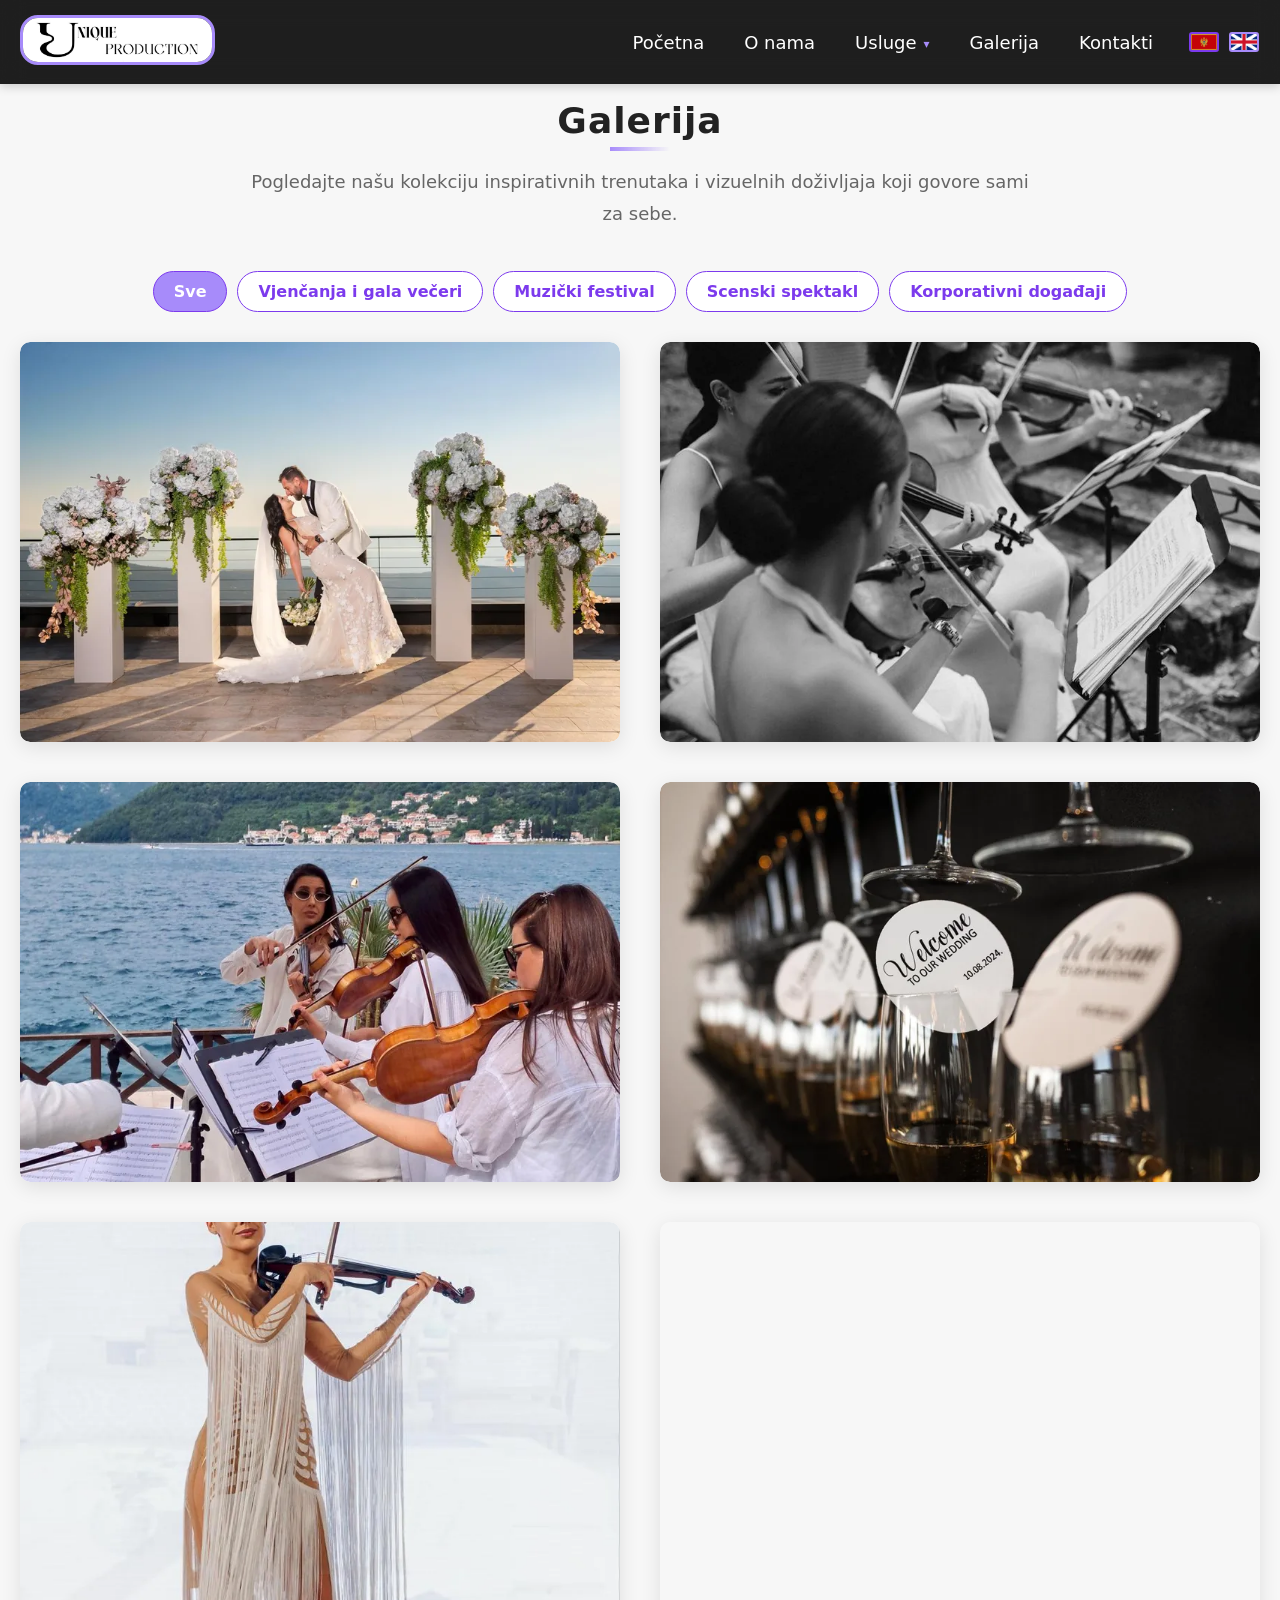
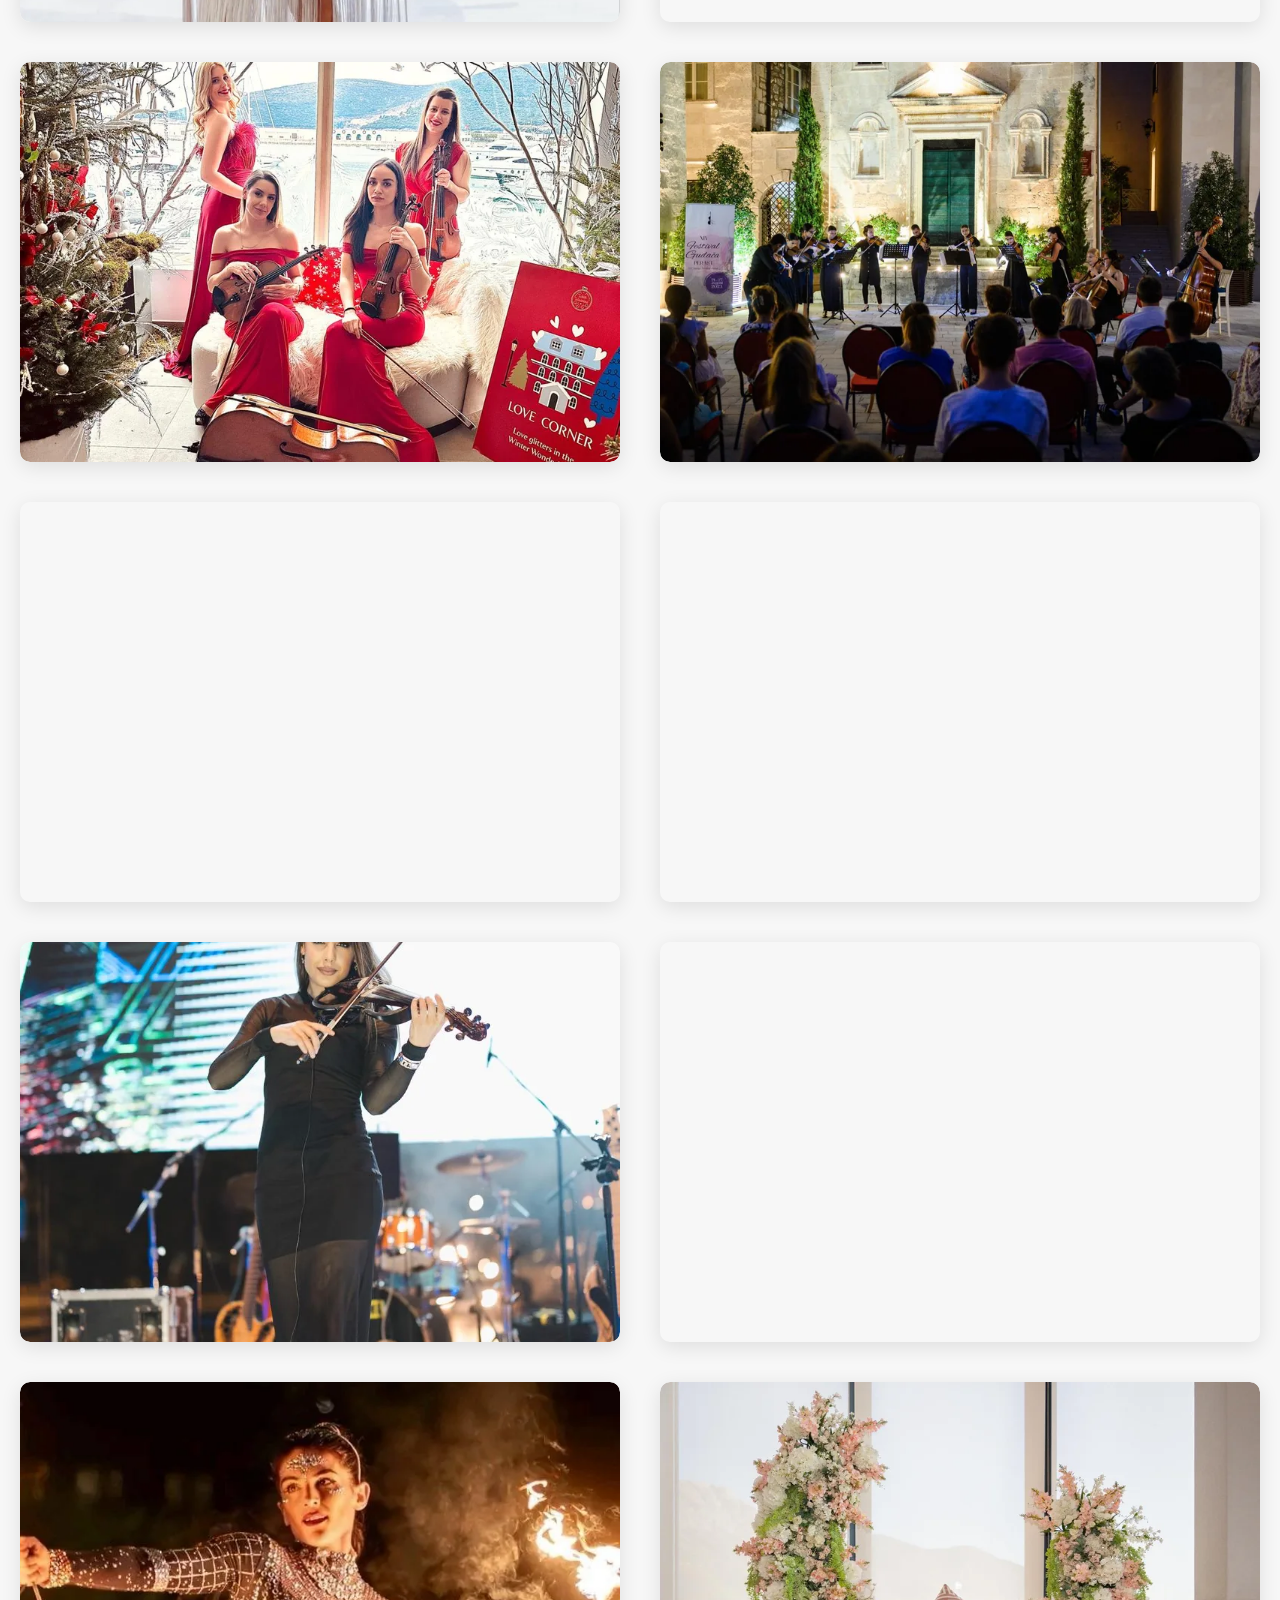
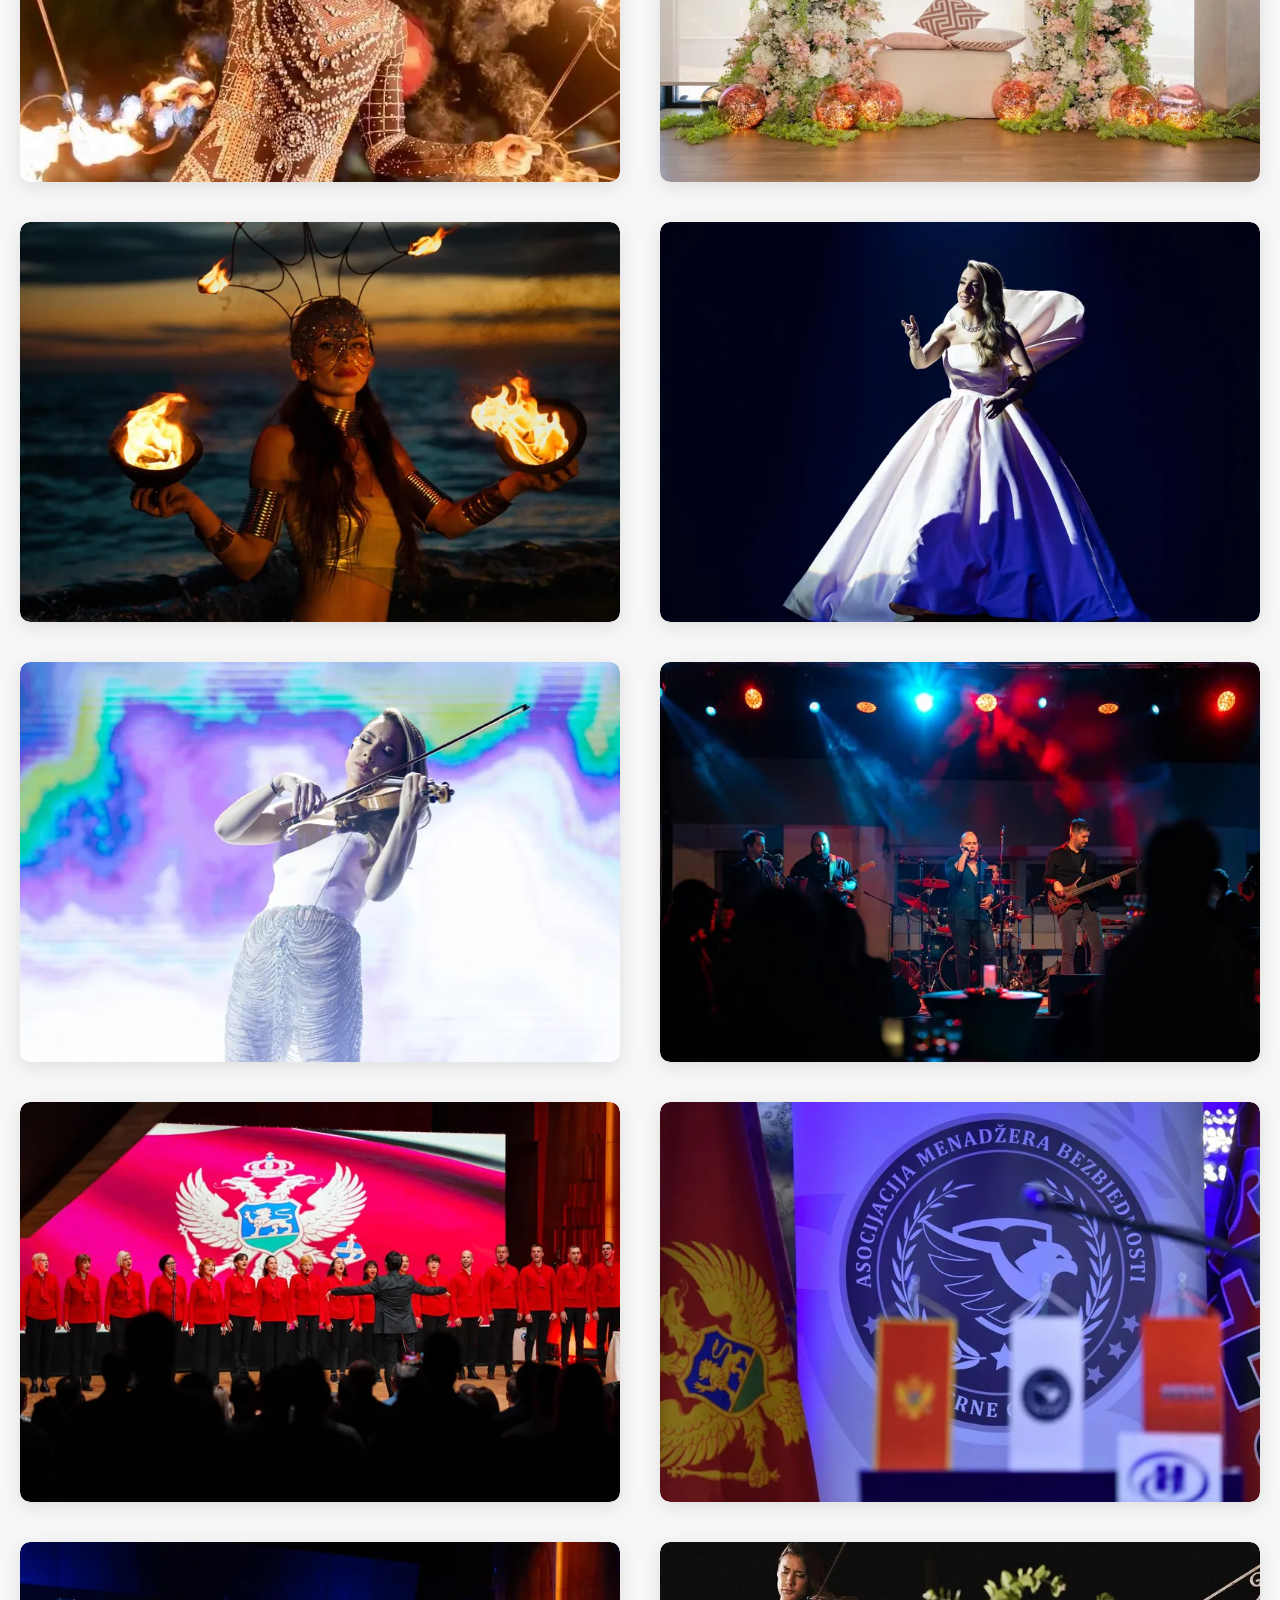
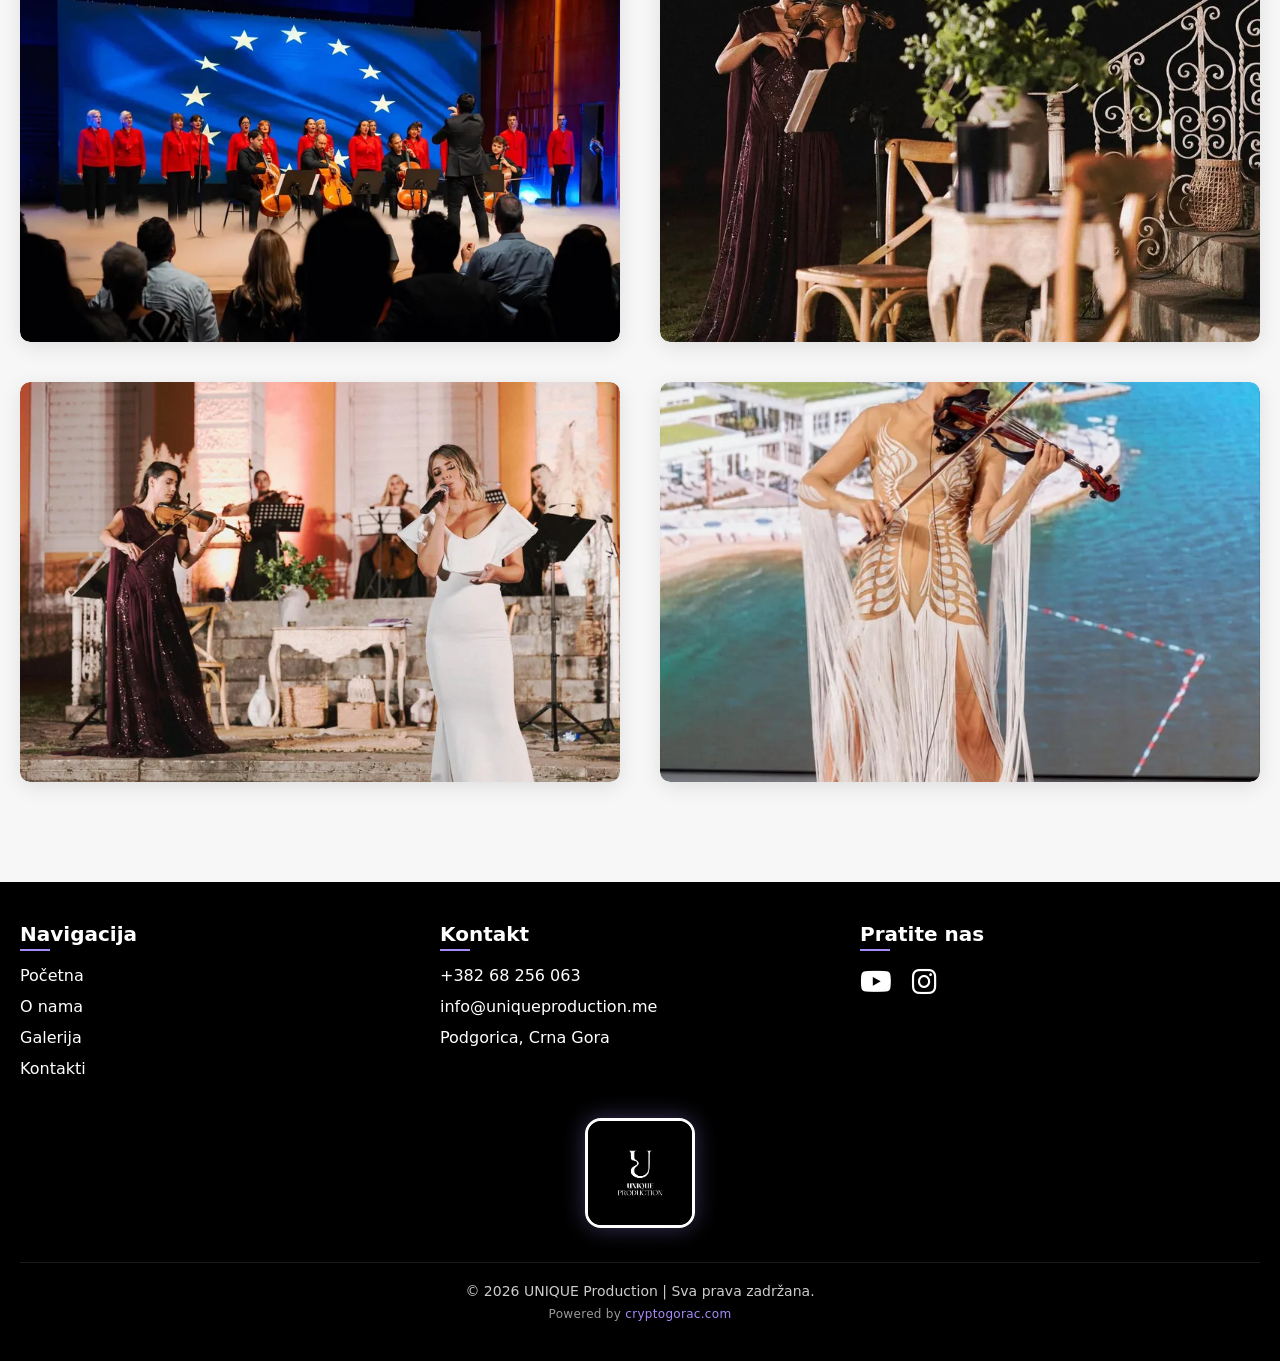
==== Galerija.html @ e3573b66 "O nama: iskre poravnate po vertikali (levo poravnanje stavki u koloni); v=17 Co-Authored-By: Claude " ====
<!DOCTYPE html>
<html lang="sr">
<head>
    <meta charset="UTF-8">
    <meta name="viewport" content="width=device-width, initial-scale=1.0">
    <meta name="theme-color" content="#000000">
    <title data-sr="Galerija - UNIQUE" data-en="Gallery - UNIQUE">Galerija - UNIQUE</title>
    <meta name="description" content="Galerija UNIQUE Production: vjenčanja i gala večeri, muzički festivali, scenski spektakli i korporativni događaji.">
    <link rel="canonical" href="https://uniqueproduction.me/Galerija.html">
    <meta property="og:title" content="Galerija – UNIQUE Production">
    <meta property="og:description" content="Galerija UNIQUE Production: vjenčanja i gala večeri, muzički festivali, scenski spektakli i korporativni događaji.">
    <meta property="og:image" content="https://uniqueproduction.me/logo3.webp">
    <meta property="og:url" content="https://uniqueproduction.me/Galerija.html">
    <meta property="og:type" content="website">
    <link rel="stylesheet" href="assets/fontawesome/css/all.min.css?v=17">
<link rel="icon" type="image/x-icon" href="logo.png">
    <style>
        * {
            margin: 0;
            padding: 0;
            box-sizing: border-box;
        }

        body {
            font-family: 'Arial', sans-serif;
            background-color: #f7f7f7;
            color: #333;
            min-height: 100vh;
            display: flex;
            flex-direction: column;
            overflow-x: hidden;
        }

        .navbar {
            background-color: #000;
            padding: 15px;
            display: flex;
            justify-content: space-between;
            align-items: center;
            position: fixed;
            width: 100%;
            top: 0;
            z-index: 1000;
            box-shadow: 0 2px 10px rgba(0, 0, 0, 0.2);
        }

        .logo {
            margin-left: 5px;
            display: flex;
            align-items: center;
        }

        .logo img {
            height: 50px;
            width: auto;
            object-fit: contain;
            transition: transform 0.3s ease;
            border-radius: 18px;
            border: 3px solid #a78bfa;
        }

        .logo img:hover {
            transform: scale(1.15);
        }

        .hamburger {
            display: none;
            flex-direction: column;
            cursor: pointer;
            margin-right: 15px;
        }

        .hamburger span {
            width: 30px;
            height: 3px;
            background-color: #fff;
            margin: 3px 0;
            transition: all 0.3s ease;
        }

        .nav-links {
            list-style: none;
            display: flex;
            align-items: center;
        }

        .nav-links li {
            margin: 0 20px;
            position: relative;
        }

        .nav-links a {
            color: #fff;
            text-decoration: none;
            font-size: 18px;
            transition: color 0.3s ease;
        }

        .nav-links a:hover {
            color: #a78bfa;
        }

        .dropdown {
            position: relative;
        }

        .dropdown-content {
            display: none;
            position: absolute;
            background-color: #000;
            min-width: 160px;
            box-shadow: 0 8px 16px rgba(0,0,0,0.2);
            z-index: 1;
            top: 100%;
            left: 0;
        }

        .dropdown-content a {
            color: #fff;
            padding: 12px 16px;
            text-decoration: none;
            display: block;
            font-size: 16px;
        }

        .dropdown-content a:hover {
            color: #a78bfa;
            background-color: #1a1a1a;
        }

        .dropdown:hover .dropdown-content {
            display: block;
        }

        .language-switcher {
            display: flex;
            justify-content: flex-end;
            gap: 10px;
            padding: 10px 20px;
            position: fixed;
            top: 85px;
            right: 0;
            z-index: 999;
        }

        .language-flag {
            width: 30px;
            height: 20px;
            cursor: pointer;
            border: 2px solid #a78bfa;
            border-radius: 3px;
            transition: transform 0.3s ease, opacity 0.3s ease;
        }

        .language-flag:hover {
            transform: scale(1.1);
            opacity: 0.8;
        }

        .language-flag.active {
            border-color: #7c3aed;
            opacity: 1;
        }

        main {
            padding: 100px 0;
            background: #f7f7f7;
        }

        .gallery-container {
            max-width: 1400px;
            margin: 0 auto;
            padding: 0 20px;
        }

        .gallery-header {
            text-align: center;
            margin-bottom: 40px;
        }

        .gallery-header h2 {
            font-size: 40px;
            color: #222;
            margin-bottom: 15px;
            font-weight: 700;
            position: relative;
            padding-bottom: 10px;
            letter-spacing: 1px;
        }

        .gallery-header h2::after {
            content: '';
            position: absolute;
            bottom: 0;
            left: 50%;
            transform: translateX(-50%);
            width: 60px;
            height: 4px;
            background: linear-gradient(to right, #a78bfa, transparent);
        }

        .gallery-header p {
            font-size: 18px;
            line-height: 1.8;
            color: #666;
            max-width: 800px;
            margin: 0 auto;
        }

        .gallery-filters {
            text-align: center;
            margin-bottom: 30px;
        }

        .gallery-filters button {
            background-color: #fff;
            border: 1px solid #a78bfa;
            color: #a78bfa;
            padding: 10px 20px;
            margin: 0 10px;
            border-radius: 25px;
            font-size: 16px;
            font-weight: 600;
            cursor: pointer;
            transition: background-color 0.3s ease, color 0.3s ease;
        }

        .gallery-filters button.active,
        .gallery-filters button:hover {
            background-color: #a78bfa;
            color: #fff;
        }

        .gallery-grid {
            display: grid;
            grid-template-columns: repeat(2, 1fr);
            gap: 40px;
        }

        .gallery-item {
            position: relative;
            overflow: hidden;
            border-radius: 10px;
            box-shadow: 0 5px 20px rgba(0, 0, 0, 0.1);
            transition: transform 0.3s ease, box-shadow 0.3s ease;
            cursor: pointer;
        }

        .gallery-item img {
            width: 100%;
            height: 400px;
            object-fit: cover;
            display: block;
            border-radius: 10px;
        }

        .gallery-item:hover {
            transform: scale(1.05);
            box-shadow: 0 10px 30px rgba(167, 139, 250, 0.4);
        }

        /* Modal styles */
        .modal {
            display: none;
            position: fixed;
            top: 0;
            left: 0;
            width: 100%;
            height: 100%;
            background-color: rgba(0, 0, 0, 0.9);
            z-index: 2000;
            justify-content: center;
            align-items: center;
            padding: 20px;
        }

        .modal-content {
            position: relative;
            display: flex;
            align-items: center;
            justify-content: center;
            width: 100%;
            height: 100%;
        }

        .modal img {
            max-width: 90%;
            max-height: 90vh;
            border-radius: 10px;
            box-shadow: 0 10px 30px rgba(167, 139, 250, 0.5);
        }

        .modal-close {
            position: absolute;
            top: 20px;
            right: 20px;
            color: #fff;
            font-size: 40px;
            cursor: pointer;
            transition: color 0.3s ease;
            z-index: 2100;
        }

        .modal-close:hover {
            color: #a78bfa;
        }

        .modal-prev, .modal-next {
            position: absolute;
            top: 50%;
            transform: translateY(-50%);
            color: #fff;
            font-size: 40px;
            cursor: pointer;
            padding: 10px;
            transition: color 0.3s ease;
            z-index: 2100;
        }

        .modal-prev:hover, .modal-next:hover {
            color: #a78bfa;
        }

        .modal-prev {
            left: 20px;
        }

        .modal-next {
            right: 20px;
        }

        footer {
            background-color: #000;
            color: #fff;
            padding: 40px 20px;
            margin-top: auto;
        }

        .footer-container {
            max-width: 1400px;
            margin: 0 auto;
            display: flex;
            justify-content: space-between;
            flex-wrap: wrap;
            gap: 20px;
        }

        .footer-section {
            flex: 1;
            min-width: 200px;
        }

        .footer-section h3 {
            color: #fff;
            margin-bottom: 15px;
            font-size: 20px;
            position: relative;
            padding-bottom: 5px;
        }

        .footer-section h3::after {
            content: '';
            position: absolute;
            bottom: 0;
            left: 0;
            width: 30px;
            height: 2px;
            background-color: #a78bfa;
        }

        .footer-section ul {
            list-style: none;
        }

        .footer-section ul li {
            margin: 12px 0;
        }

        .footer-section a {
            color: #fff;
            text-decoration: none;
            transition: color 0.3s ease, transform 0.3s ease;
        }

        .footer-section a:hover {
            color: #a78bfa;
            transform: translateX(5px);
        }

        .social-links {
            margin-top: 15px;
        }

        .social-links a {
            margin: 0 15px 0 0;
            font-size: 28px;
            color: #fff;
            transition: color 0.3s ease, transform 0.3s ease;
        }

        .social-links a:hover {
            color: #a78bfa;
            transform: scale(1.2);
        }

        .footer-credit {
            text-align: center;
            margin-top: 30px;
            font-size: 14px;
            color: #ccc;
            padding-top: 20px;
            border-top: 1px solid rgba(255, 255, 255, 0.1);
        }

        .footer-credit a {
            color: #fff;
            text-decoration: none;
            transition: color 0.3s ease;
        }

        .footer-credit a:hover {
            color: #a78bfa;
        }

        @media (max-width: 768px) {
            .hamburger {
                display: flex;
            }

            .nav-links {
                display: none;
                flex-direction: column;
                position: absolute;
                top: 60px;
                left: 0;
                background-color: #000;
                width: 100%;
                padding: 20px;
                text-align: center;
            }

            .nav-links.active {
                display: flex;
            }

            .nav-links li {
                margin: 15px 0;
            }

            .nav-links a {
                font-size: 20px;
            }

            .dropdown-content {
                position: static;
                box-shadow: none;
                background-color: #1a1a1a;
                width: 100%;
            }

            .hamburger.active span:nth-child(1) {
                transform: rotate(45deg) translate(5px, 5px);
            }

            .hamburger.active span:nth-child(2) {
                opacity: 0;
            }

            .hamburger.active span:nth-child(3) {
                transform: rotate(-45deg) translate(7px, -7px);
            }

            .logo {
                margin-left: 5px;
            }

            .logo img {
                height: 50px;
                width: auto;
                margin: 5px;
            }

            .navbar {
                padding: 10px;
                min-height: 60px;
            }

            .hamburger {
                margin-right: 10px;
            }

            .language-switcher {
                top: 85px;
                padding: 8px 15px;
            }

            main {
                padding: 80px 0;
            }

            .gallery-container {
                padding: 0;
            }

            .gallery-header h2 {
                font-size: 32px;
            }

            .gallery-header p {
                font-size: 16px;
                padding: 0 15px;
            }

            .gallery-filters button {
                padding: 8px 16px;
                margin: 5px;
                font-size: 14px;
            }

            .gallery-grid {
                grid-template-columns: 1fr;
                gap: 20px;
            }

            .gallery-item img {
                height: 80vh;
                border-radius: 0;
            }

            .footer-container {
                flex-direction: column;
                text-align: center;
                padding: 0 15px;
            }

            .footer-section h3::after {
                left: 50%;
                transform: translateX(-50%);
            }

            .social-links {
                display: flex;
                justify-content: center;
            }

            .social-links a {
                margin: 0 15px;
            }
        }

        @media (max-width: 480px) {
            .logo img {
                height: 40px;
                width: auto;
                margin: 5px;
            }

            .navbar {
                padding: 8px;
                min-height: 50px;
            }

            .nav-links {
                top: 50px;
            }

            .language-switcher {
                top: 75px;
                padding: 6px 10px;
            }

            .language-flag {
                width: 25px;
                height: 15px;
            }

            .gallery-header h2 {
                font-size: 28px;
            }

            .gallery-item img {
                height: 70vh;
            }

            .gallery-filters button {
                padding: 6px 12px;
                font-size: 12px;
            }
        }
    </style>
<link rel="stylesheet" href="assets/shared.css?v=17">
</head>
<body>
    <header>
        <nav class="navbar">
            <div class="logo">
                <a href="index.html">
                    <img src="logo1.png" alt="logo Uniqueproduction">
                </a>
            </div>
            <button class="hamburger" type="button" aria-label="Otvori meni" aria-expanded="false">
                <span></span>
                <span></span>
                <span></span>
            </button>
            <ul class="nav-links">
                <li><a href="index.html" data-sr="Početna" data-en="Home">Početna</a></li>
                <li><a href="O-nama.html" data-sr="O nama" data-en="About Us">O nama</a></li>
                <li class="dropdown">
                    <a href="#usluge" data-sr="Usluge" data-en="Services">Usluge</a>
                    <div class="dropdown-content">
                        <a href="Muzicki-performansi.html" data-sr="Muzički performansi" data-en="Musical Performances">Muzički performansi</a>
                        <a href="Scenski-art-performansi.html" data-sr="Scenski art performansi" data-en="Stage Art Performances">Scenski art performansi</a>
                        <a href="Specijalni-efekti-tehnicka-produkcija.html" data-sr="Specijalni efekti & Tehnička produkcija" data-en="Special Effects & Technical Production">Specijalni efekti & Tehnička produkcija</a>
                        <a href="Ostale-usluge.html" data-sr="Ostale usluge" data-en="Other Services">Ostale usluge</a>
                    </div>
                </li>
                <li><a href="Galerija.html" data-sr="Galerija" data-en="Gallery">Galerija</a></li>
                <li><a href="Kontakti.html" data-sr="Kontakti" data-en="Contacts">Kontakti</a></li>
            </ul>
                    <div class="language-switcher">
            <img src="srpski.png" alt="Srpski" class="language-flag active" data-lang="sr" width="30" height="20">
            <img src="engleski.png" alt="English" class="language-flag" data-lang="en" width="30" height="20">
        </div>
        </nav>
    </header>

    <main>
        <div class="gallery-container">
            <div class="gallery-header">
                <h2 data-sr="Galerija" data-en="Gallery">Galerija</h2>
                <p data-sr="Pogledajte našu kolekciju inspirativnih trenutaka i vizuelnih doživljaja koji govore sami za sebe." data-en="View our collection of inspiring moments and visual experiences that speak for themselves.">Pogledajte našu kolekciju inspirativnih trenutaka i vizuelnih doživljaja koji govore sami za sebe.</p>
            </div>
            <div class="gallery-filters">
                <button data-filter="all" class="active" data-sr="Sve" data-en="All">Sve</button>
                <button data-filter="vjencanja-gala" data-sr="Vjenčanja i gala večeri" data-en="Weddings & Gala Dinners">Vjenčanja i gala večeri</button>
                <button data-filter="muzicki-festival" data-sr="Muzički festival" data-en="Music Festival">Muzički festival</button>
                <button data-filter="scenski-spektakl" data-sr="Scenski spektakl" data-en="Stage Spectacle">Scenski spektakl</button>
                <button data-filter="korporativni-dogadjaji" data-sr="Korporativni događaji" data-en="Corporate Events">Korporativni događaji</button>
            </div>
            <div class="gallery-grid">
                <!-- Vjenčanja i gala večeri (6 slika) -->
                <div class="gallery-item" data-full="vjencanje1.webp" data-category="vjencanja-gala">
                    <img src="vjencanje1-800.webp" alt="Vjenčanja i gala večeri 1" loading="lazy" decoding="async">
                </div>
                <div class="gallery-item" data-full="vjencanje2.webp" data-category="vjencanja-gala">
                    <img src="vjencanje2.webp" alt="Vjenčanja i gala večeri 2" loading="lazy" decoding="async">
                </div>
                <div class="gallery-item" data-full="vencanje3.webp" data-category="vjencanja-gala">
                    <img src="vencanje3-800.webp" alt="Vjenčanja i gala večeri 3" loading="lazy" decoding="async">
                </div>
                <div class="gallery-item" data-full="vjencanje4.webp" data-category="vjencanja-gala">
                    <img src="vjencanje4-800.webp" alt="Vjenčanja i gala večeri 4" loading="lazy" decoding="async">
                </div>
                <div class="gallery-item" data-full="festival5.webp" data-category="vjencanja-gala">
                    <img src="festival5.webp" alt="Vjenčanja i gala večeri 5" loading="lazy" decoding="async">
                </div>
                <div class="gallery-item" data-full="vjencanje6.webp" data-category="vjencanja-gala">
                    <img src="vjencanje6-800.webp" alt="Vjenčanja i gala večeri 6" loading="lazy" decoding="async">
                </div>

                <!-- Muzički festival (6 slika) -->
                <div class="gallery-item" data-full="festival1.webp" data-category="muzicki-festival">
                    <img src="festival1-800.webp" alt="Muzički festival 1" loading="lazy" decoding="async">
                </div>
                <div class="gallery-item" data-full="festival2.webp" data-category="muzicki-festival">
                    <img src="festival2-800.webp" alt="Muzički festival 2" loading="lazy" decoding="async">
                </div>
                <div class="gallery-item" data-full="festival3.webp" data-category="muzicki-festival">
                    <img src="festival3-800.webp" alt="Muzički festival 3" loading="lazy" decoding="async">
                </div>
                <div class="gallery-item" data-full="festival4.webp" data-category="muzicki-festival">
                    <img src="festival4.webp" alt="Muzički festival 4" loading="lazy" decoding="async">
                </div>
                <div class="gallery-item" data-full="festival-V.webp" data-category="muzicki-festival">
                    <img src="festival-V.webp" alt="Muzički festival 5" loading="lazy" decoding="async">
                </div>
                <div class="gallery-item" data-full="festival6.webp" data-category="muzicki-festival">
                    <img src="festival6-800.webp" alt="Muzički festival 6" loading="lazy" decoding="async">
                </div>

                <!-- Scenski spektakl (6 slika) -->
                <div class="gallery-item" data-full="scenski1.webp" data-category="scenski-spektakl">
                    <img src="scenski1.webp" alt="Scenski spektakl 1" loading="lazy" decoding="async">
                </div>
                <div class="gallery-item" data-full="scenski2.webp" data-category="scenski-spektakl">
                    <img src="scenski2-800.webp" alt="Scenski spektakl 2" loading="lazy" decoding="async">
                </div>
                <div class="gallery-item" data-full="efekti1.webp" data-category="scenski-spektakl">
                    <img src="efekti1-800.webp" alt="Scenski spektakl 3" loading="lazy" decoding="async">
                </div>
                <div class="gallery-item" data-full="scenski4.webp" data-category="scenski-spektakl">
                    <img src="scenski4-800.webp" alt="Scenski spektakl 4" loading="lazy" decoding="async">
                </div>
                <div class="gallery-item" data-full="scenski5.webp" data-category="scenski-spektakl">
                    <img src="scenski5-800.webp" alt="Scenski spektakl 5" loading="lazy" decoding="async">
                </div>
                <div class="gallery-item" data-full="scenski6.webp" data-category="scenski-spektakl">
                    <img src="scenski6-800.webp" alt="Scenski spektakl 6" loading="lazy" decoding="async">
                </div>

                <!-- Korporativni događaji (6 slika) -->
                <div class="gallery-item" data-full="korporativno1.webp" data-category="korporativni-dogadjaji">
                    <img src="korporativno1-800.webp" alt="Korporativni događaj 1" loading="lazy" decoding="async">
                </div>
                <div class="gallery-item" data-full="korporativno2.webp" data-category="korporativni-dogadjaji">
                    <img src="korporativno2-800.webp" alt="Korporativni događaj 2" loading="lazy" decoding="async">
                </div>
                <div class="gallery-item" data-full="korporativno3.webp" data-category="korporativni-dogadjaji">
                    <img src="korporativno3-800.webp" alt="Korporativni događaj 3" loading="lazy" decoding="async">
                </div>
                <div class="gallery-item" data-full="korporativno4.webp" data-category="korporativni-dogadjaji">
                    <img src="korporativno4-800.webp" alt="Korporativni događaj 4" loading="lazy" decoding="async">
                </div>
                <div class="gallery-item" data-full="korporativno5.webp" data-category="korporativni-dogadjaji">
                    <img src="korporativno5-800.webp" alt="Korporativni događaj 5" loading="lazy" decoding="async">
                </div>
                <div class="gallery-item" data-full="korporativno6.webp" data-category="korporativni-dogadjaji">
                    <img src="korporativno6-800.webp" alt="Korporativni događaj 6" loading="lazy" decoding="async">
                </div>
            </div>
        </div>
    </main>

    <div id="modal" class="modal">
        <span class="modal-close" onclick="closeModal()">×</span>
        <span class="modal-prev" onclick="prevImage()">❮</span>
        <div class="modal-content">
            <img id="modal-image" src="" alt="Uvećana slika">
        </div>
        <span class="modal-next" onclick="nextImage()">❯</span>
    </div>

    <footer>
        <div class="footer-container">
            <div class="footer-section">
                <h3 data-sr="Navigacija" data-en="Navigation">Navigacija</h3>
                <ul>
                    <li><a href="index.html" data-sr="Početna" data-en="Home">Početna</a></li>
                    <li><a href="O-nama.html" data-sr="O nama" data-en="About Us">O nama</a></li>
                    <li><a href="Galerija.html" data-sr="Galerija" data-en="Gallery">Galerija</a></li>
                    <li><a href="Kontakti.html" data-sr="Kontakti" data-en="Contacts">Kontakti</a></li>
                </ul>
            </div>
            <div class="footer-section">
                <h3 data-sr="Kontakt" data-en="Contact">Kontakt</h3>
                <ul>
                    <li><a href="tel:+38268256063" data-sr="+382 68 256 063" data-en="+382 68 256 063">+382 68 256 063</a></li>
                    <li><a href="mailto:info@uniqueproduction.me" data-sr="info@uniqueproduction.me" data-en="info@uniqueproduction.me">info@uniqueproduction.me</a></li>
                    <li><span data-sr="Podgorica, Crna Gora" data-en="Podgorica, Montenegro">Podgorica, Crna Gora</span></li>
                </ul>
            </div>
            <div class="footer-section">
                <h3 data-sr="Pratite nas" data-en="Follow Us">Pratite nas</h3>
               <div class="social-links">
                    <a href="https://www.youtube.com/@quartetuniquemne" target="_blank" rel="noopener"><i class="fab fa-youtube"></i></a>
                    <a href="https://www.instagram.com/all_stars_strings_montenegro?igsh=MWM5aW13MXIzc3l1bQ==" target="_blank" rel="noopener"><i class="fab fa-instagram"></i></a>
                </div>
            </div>
        </div>
    <div class="footer-logo">
        <a href="index.html" aria-label="Početna">
            <img src="logo3.webp" alt="UNIQUE Production logo" loading="lazy" decoding="async" width="110" height="110">
        </a>
    </div>
        <div class="footer-credit" data-sr="© 2026 UNIQUE Production | Sva prava zadržana.<br><span class='powered-by'>Powered by <a href='https://cryptogorac.com' target='_blank'>cryptogorac.com</a></span>" data-en="© 2026 UNIQUE Production | All rights reserved.<br><span class='powered-by'>Powered by <a href='https://cryptogorac.com' target='_blank'>cryptogorac.com</a></span>">
        © 2026 UNIQUE Production | Sva prava zadržana.<br><span class="powered-by">Powered by <a href="https://cryptogorac.com" target="_blank" rel="noopener">cryptogorac.com</a></span>
    </div>
    </footer>

    <script>
        let currentIndex = 0;
        let filteredImages = [];
        let allImages = [];

        document.addEventListener('DOMContentLoaded', () => {
            const hamburger = document.querySelector('.hamburger');
            const navLinks = document.querySelector('.nav-links');
            const filterButtons = document.querySelectorAll('.gallery-filters button');
            const galleryItems = document.querySelectorAll('.gallery-item');
            const languageFlags = document.querySelectorAll('.language-flag');
            const elements = document.querySelectorAll('[data-sr][data-en]');

            // Hamburger menu toggle
            hamburger.addEventListener('click', () => {
                hamburger.classList.toggle('active');
                navLinks.classList.toggle('active');
            });

            // Inicijalno prikazivanje svih slika i čuvanje svih slika
            allImages = Array.from(galleryItems).map(item => ({
                src: item.getAttribute('data-full'),
                category: item.getAttribute('data-category')
            }));
            filteredImages = [...allImages];

            // Postavljanje klik događaja
            function attachClickEvents() {
                galleryItems.forEach((item, index) => {
                    // Uklanjamo stare događaje da izbegnemo dupliranje
                    item.removeEventListener('click', item.clickHandler);
                    item.clickHandler = () => {
                        // Pronalazimo indeks slike u filteredImages
                        const src = item.getAttribute('data-full');
                        const filteredIndex = filteredImages.findIndex(img => img.src === src);
                        if (filteredIndex !== -1) {
                            openModal(filteredIndex);
                        }
                    };
                    item.addEventListener('click', item.clickHandler);
                });
            }

            attachClickEvents();

            filterButtons.forEach(button => {
                button.addEventListener('click', () => {
                    filterButtons.forEach(btn => btn.classList.remove('active'));
                    button.classList.add('active');

                    const filter = button.getAttribute('data-filter');
                    filterGallery(filter);
                    attachClickEvents(); // Osvežavamo klik događaje nakon filtriranja
                });
            });

            // Language switcher
            function updateLanguage(lang) {
                elements.forEach(element => {
                    let text = lang === 'en' ? element.getAttribute('data-en') : element.getAttribute('data-sr');
                    element.innerHTML = text;
                });

                document.documentElement.lang = lang;
                document.title = lang === 'en' ? document.querySelector('title').getAttribute('data-en') : document.querySelector('title').getAttribute('data-sr');

                languageFlags.forEach(flag => {
                    flag.classList.remove('active');
                    if (flag.getAttribute('data-lang') === lang) {
                        flag.classList.add('active');
                    }
                });

                localStorage.setItem('selectedLanguage', lang);
            }

            // Load saved language or default to 'sr'
            const savedLanguage = localStorage.getItem('selectedLanguage') || 'sr';
            updateLanguage(savedLanguage);

            // Language flag click handlers
            languageFlags.forEach(flag => {
                flag.addEventListener('click', () => {
                    const lang = flag.getAttribute('data-lang');
                    updateLanguage(lang);
                });
            });
        });

        function filterGallery(filter) {
            const galleryItems = document.querySelectorAll('.gallery-item');
            filteredImages = [];

            galleryItems.forEach(item => {
                const category = item.getAttribute('data-category');
                if (filter === 'all' || category === filter) {
                    item.style.display = 'block';
                    filteredImages.push({
                        src: item.getAttribute('data-full'),
                        category: category
                    });
                } else {
                    item.style.display = 'none';
                }
            });
        }

        function openModal(index) {
            currentIndex = index;
            const modal = document.getElementById('modal');
            const modalImage = document.getElementById('modal-image');
            modalImage.src = filteredImages[currentIndex].src;
            modal.style.display = 'flex';
        }

        function closeModal() {
            const modal = document.getElementById('modal');
            modal.style.display = 'none';
        }

        function prevImage() {
            currentIndex = (currentIndex - 1 + filteredImages.length) % filteredImages.length;
            document.getElementById('modal-image').src = filteredImages[currentIndex].src;
        }

        function nextImage() {
            currentIndex = (currentIndex + 1) % filteredImages.length;
            document.getElementById('modal-image').src = filteredImages[currentIndex].src;
        }

        document.getElementById('modal').addEventListener('click', function(e) {
            if (e.target === this || e.target.classList.contains('modal-content')) {
                closeModal();
            }
        });

        document.addEventListener('keydown', (e) => {
            if (document.getElementById('modal').style.display === 'flex') {
                if (e.key === 'ArrowLeft') prevImage();
                if (e.key === 'ArrowRight') nextImage();
                if (e.key === 'Escape') closeModal();
            }
        });
    </script>
<script src="assets/shared.js?v=17" defer></script>
</body>
</html>
---- assets/shared.css ----
/* ===================================================================
   UNIQUE Production — zajednicki stilovi (polish 2026)
   Iste boje i tekstovi; responzivnost, tempo i scroll dinamika.
   =================================================================== */
html { scroll-behavior: smooth; scroll-padding-top: 100px; -webkit-text-size-adjust: 100%; }
body {
    font-family: system-ui, -apple-system, "Segoe UI", Roboto, "Helvetica Neue", Arial, sans-serif;
    -webkit-font-smoothing: antialiased;
    text-rendering: optimizeLegibility;
}
img { max-width: 100%; }
button, input, textarea, select { font: inherit; }
h1, h2, h3 { text-wrap: balance; }
p { text-wrap: pretty; }
::selection { background: #a78bfa; color: #fff; }
a:focus-visible, button:focus-visible, input:focus-visible,
textarea:focus-visible, [tabindex]:focus-visible {
    outline: 2px solid #a78bfa;
    outline-offset: 3px;
    border-radius: 4px;
}

/* --- Navbar: staklasti efekat + skupljanje pri skrolu --- */
.navbar {
    background-color: rgba(0, 0, 0, 0.88);
    -webkit-backdrop-filter: saturate(160%) blur(12px);
    backdrop-filter: saturate(160%) blur(12px);
    transition: padding 0.3s ease, background-color 0.3s ease, box-shadow 0.3s ease;
}
.navbar .logo img { transition: height 0.3s ease, transform 0.3s ease; }
.navbar.scrolled { padding-top: 8px; padding-bottom: 8px; background-color: rgba(0, 0, 0, 0.96); box-shadow: 0 4px 20px rgba(0, 0, 0, 0.35); }
.navbar.scrolled .logo img { height: 40px; }

/* --- Zastavice jezika: u navbaru umesto plutajuce --- */
.navbar .language-switcher { position: static; padding: 0; margin: 0 6px 0 16px; }
.navbar .logo { margin-right: auto; }
.navbar .hamburger { order: 10; margin-left: 14px; }

/* --- Fluidni naslovi --- */
.hero h1 { font-size: clamp(30px, 6vw, 48px); }
.hero .subtitle { font-size: clamp(18px, 3.4vw, 28px); }
.about-section h2, .intro-section h2, .services-grid h2, .contact-info h2,
.gallery-header h2, .testimonials-section h2, .partnership-section h1,
.intro-section h1, .section h1 { font-size: clamp(26px, 4.6vw, 36px); }

/* --- Navigacija: hamburger i na tabletima (769-1100px se lomila) --- */
@media (max-width: 1100px) {
    .hamburger { display: flex; }
    .nav-links {
        display: none;
        flex-direction: column;
        position: absolute;
        top: 100%;
        left: 0;
        width: 100%;
        background-color: #000;
        padding: 20px;
        text-align: center;
        max-height: calc(100vh - 70px);
        overflow-y: auto;
    }
    .nav-links.active { display: flex; }
    .nav-links li { margin: 10px 0; }
    .nav-links a { font-size: 20px; display: inline-block; padding: 6px 12px; }
    .dropdown-content { position: static; box-shadow: none; background-color: #1a1a1a; width: 100%; display: none; }
    .dropdown.open .dropdown-content { display: block; }
}

/* --- Dropdown na desktopu: meko otvaranje --- */
@media (min-width: 1101px) {
    .dropdown-content {
        display: block;
        opacity: 0;
        visibility: hidden;
        transform: translateY(8px);
        pointer-events: none;
        transition: opacity 0.18s ease, transform 0.18s ease, visibility 0.18s;
    }
    .dropdown:hover .dropdown-content,
    .dropdown.open .dropdown-content,
    .dropdown:focus-within .dropdown-content {
        opacity: 1;
        visibility: visible;
        transform: none;
        pointer-events: auto;
    }
}

/* --- Smirenije animacije: statican sjaj umesto stalnog pulsiranja --- */
.intro-section, .testimonials-section { animation: none; box-shadow: 0 10px 30px rgba(167, 139, 250, 0.22); }
.custom-container { animation: none; box-shadow: 0 10px 30px rgba(167, 139, 250, 0.25); }
.image-placeholder img { animation: none; }
.cta-button, .hero .cta-button { animation: none; box-shadow: 0 10px 28px rgba(167, 139, 250, 0.45); transition: transform 0.3s ease, box-shadow 0.3s ease; }
.cta-button:hover, .hero .cta-button:hover { transform: translateY(-3px); box-shadow: 0 16px 36px rgba(167, 139, 250, 0.65); }
.section .contact-btn { animation: none; box-shadow: 0 8px 24px rgba(167, 138, 250, 0.5); }

/* --- Hover: blagi lift umesto scale (ostrije, bez mutnjenja slika) --- */
.gallery-item:hover, .service-item:hover { transform: translateY(-6px); }
.image-placeholder:hover { transform: translateY(-4px); }
.feature-image:hover { transform: none; }

/* --- Scroll reveal (dinamika pri skrolovanju) --- */
html.js-reveal .reveal {
    opacity: 0;
    transform: translateY(24px);
    transition: opacity 0.7s cubic-bezier(0.22, 0.61, 0.36, 1), transform 0.7s cubic-bezier(0.22, 0.61, 0.36, 1);
    will-change: opacity, transform;
}
html.js-reveal .reveal.reveal-in { opacity: 1; transform: none; }

/* --- Hero: parallax priprema + stabilna visina na telefonu --- */
.hero { height: 100vh; height: 100svh; }
.hero video { height: 100vh; height: 100svh; }
.hero-content { will-change: transform, opacity; }

/* --- index: reklamna traka fluidna --- */
.image-container { width: 100%; height: auto; }
.feature-image { width: 100%; }

/* --- index: pregled galerije, medjukorak za tablete --- */
@media (max-width: 1024px) { .gallery-preview { grid-template-columns: repeat(2, 1fr); } }
@media (max-width: 640px) { .gallery-preview { grid-template-columns: 1fr; } }

/* --- galerija: filteri kao chipovi, prirodne proporcije na telefonu --- */
.gallery-filters { display: flex; flex-wrap: wrap; gap: 10px; justify-content: center; }
.gallery-filters button { margin: 0; }
@media (max-width: 1100px) and (min-width: 769px) {
    .gallery-grid { gap: 24px; }
    .gallery-grid .gallery-item img { height: 320px; }
}
@media (max-width: 768px) {
    .gallery-container { padding: 0 15px; }
    .gallery-grid .gallery-item img { height: auto; aspect-ratio: 4 / 3; border-radius: 10px; }
}

/* --- stranice usluga: sadrzaj ispod fiksiranog navbara --- */
body.page-pad main { padding-top: 130px; }
@media (max-width: 768px) { body.page-pad main { padding-top: 110px; } }

/* --- mobilno citanje + iOS auto-zum --- */
@media (max-width: 768px) {
    .about-section p, .contact-info p, .section p { text-align: left; }
    .contact-form input[type="text"],
    .contact-form input[type="email"],
    .contact-form textarea { font-size: 16px; }
}

/* --- footer: powered by --- */
.footer-credit .powered-by { display: inline-block; margin-top: 8px; font-size: 12px; color: #999; letter-spacing: 0.3px; }
.footer-credit .powered-by a { color: #a78bfa; }

/* --- pristupacnost: smanjene animacije --- */
@media (prefers-reduced-motion: reduce) {
    *, *::before, *::after {
        animation-duration: 0.01ms !important;
        animation-iteration-count: 1 !important;
        transition-duration: 0.01ms !important;
    }
    html { scroll-behavior: auto; }
    html.js-reveal .reveal { opacity: 1; transform: none; }
}

/* --- stranice usluga: elegantan marker umesto tackica --- */
body.page-pad .section ul { list-style: none; padding-left: 6px; }
body.page-pad .section ul li { position: relative; padding-left: 30px; }
body.page-pad .section ul li::before {
    content: '\2726'; /* ✦ */
    position: absolute;
    left: 0;
    top: 0.05em;
    color: #a78bfa;
    font-size: 0.95em;
    text-shadow: 0 0 10px rgba(167, 139, 250, 0.45);
}

/* --- footer: logo sa belim ramom --- */
.footer-logo { text-align: center; margin: 28px 0 6px; }
.footer-logo img {
    width: 110px;
    height: 110px;
    object-fit: cover;
    border-radius: 16px;
    border: 3px solid #fff;
    box-shadow: 0 0 22px rgba(167, 139, 250, 0.35);
    transition: transform 0.3s ease, box-shadow 0.3s ease;
}
.footer-logo img:hover { transform: translateY(-3px); box-shadow: 0 6px 28px rgba(167, 139, 250, 0.55); }
@media (max-width: 480px) { .footer-logo img { width: 90px; height: 90px; } }

/* --- CTA kapsule: ujednacene na svim stranicama --- */
.section .contact-btn,
.cta-button,
.hero .cta-button,
.contact-form button {
    display: inline-block;
    background: linear-gradient(45deg, #a78bfa, #7c3aed);
    color: #fff;
    padding: 16px 42px;
    border: none;
    border-radius: 50px;
    font-size: 17px;
    font-weight: 600;
    letter-spacing: 0.3px;
    text-align: center;
    text-decoration: none;
    cursor: pointer;
    animation: none;
    box-shadow: 0 10px 28px rgba(167, 139, 250, 0.45);
    transition: transform 0.3s ease, box-shadow 0.3s ease;
}
.section .contact-btn:hover,
.cta-button:hover,
.hero .cta-button:hover,
.contact-form button:hover {
    background: linear-gradient(45deg, #a78bfa, #7c3aed);
    transform: translateY(-3px);
    box-shadow: 0 16px 36px rgba(167, 139, 250, 0.65);
}
.section .centered-contact { text-align: center; }
@media (max-width: 768px) {
    .section .contact-btn,
    .cta-button,
    .hero .cta-button {
        width: auto;
        padding: 15px 36px;
        font-size: 16px;
    }
}

/* --- Dropdown "Usluge": strelica koja prati stanje --- */
.nav-links .dropdown > a::after {
    content: '▾';
    font-size: 12px;
    margin-left: 7px;
    display: inline-block;
    vertical-align: middle;
    color: #a78bfa;
    transition: transform 0.25s ease;
}
.nav-links .dropdown.open > a::after,
.nav-links .dropdown:hover > a::after { transform: rotate(180deg); }

/* --- Mobilni podmeni: kartica sa animacijom, klik otvara/zatvara --- */
@media (max-width: 1100px) {
    .dropdown-content,
    .dropdown:hover .dropdown-content {
        display: block;
        max-height: 0;
        overflow: hidden;
        opacity: 0;
        background: #141414;
        border-radius: 12px;
        margin: 6px auto 0;
        width: min(92%, 420px);
        border: 1px solid rgba(167, 139, 250, 0.18);
        transition: max-height 0.3s ease, opacity 0.22s ease, margin 0.3s ease;
    }
    .dropdown.open .dropdown-content {
        max-height: 340px;
        opacity: 1;
        margin-bottom: 4px;
    }
    .dropdown-content a {
        font-size: 16px;
        padding: 12px 14px;
        color: #e4e4e4;
        border-bottom: 1px solid rgba(167, 139, 250, 0.12);
    }
    .dropdown-content a:last-child { border-bottom: none; }
    .dropdown-content a:hover { background-color: #1d1d1d; }
}

/* --- Logo sekcija: lebdece iskre/note i disanje loga --- */
.custom-container { position: relative; overflow: hidden; }
.custom-container .float-spark {
    position: absolute;
    bottom: -30px;
    pointer-events: none;
    user-select: none;
    color: #fff;
    opacity: 0;
    will-change: transform, opacity;
    animation: sparkFloat linear infinite;
    text-shadow: 0 0 12px rgba(124, 58, 237, 0.8);
}
@keyframes sparkFloat {
    0%   { transform: translateY(0) rotate(0deg) scale(0.8); opacity: 0; }
    12%  { opacity: 0.9; }
    75%  { opacity: 0.5; }
    100% { transform: translateY(-560px) rotate(25deg) scale(1.15); opacity: 0; }
}
.image-placeholder { animation: logoBreathe 6s ease-in-out infinite; }
@keyframes logoBreathe {
    0%, 100% { transform: translateY(0);    box-shadow: 0 10px 30px rgba(124, 58, 237, 0.35); }
    50%      { transform: translateY(-8px); box-shadow: 0 24px 46px rgba(124, 58, 237, 0.5); }
}

/* --- iskre: njihanje levo-desno dok se dizu --- */
.float-spark .sway {
    display: inline-block;
    animation: sparkSway ease-in-out infinite alternate;
}
@keyframes sparkSway {
    from { transform: translateX(-12px) rotate(-8deg); }
    to   { transform: translateX(12px) rotate(8deg); }
}

/* --- Lighthouse: kontrast i hamburger dugme --- */
button.hamburger { background: none; border: 0; padding: 6px; cursor: pointer; }
main .highlight, .section .highlight, .about-section .highlight,
.intro-section .quote-author, .quote-author,
.testimonial-card span { color: #7c3aed; }
.gallery-filters button { color: #7c3aed; border-color: #7c3aed; }
.gallery-filters button.active, .gallery-filters button:hover { color: #fff; }

/* --- O nama: ukrasi kartica (tekst netaknut) --- */
.about-container .section {
    position: relative;
    overflow: hidden;
    transition: transform 0.3s ease, box-shadow 0.3s ease;
}
.about-container .section:not(.section-3):hover {
    transform: translateY(-4px);
    box-shadow: 0 14px 34px rgba(167, 139, 250, 0.25);
}
.about-container .section:not(.section-3)::before {
    content: '';
    position: absolute;
    top: 0; left: 0; right: 0;
    height: 4px;
    background: linear-gradient(90deg, #a78bfa, #7c3aed, transparent);
}
.about-container .section-1 { background: linear-gradient(160deg, #ffffff 65%, #f6f1ff); }
.about-container .section-1::after,
.about-container .section-4::after {
    content: '✦';
    position: absolute;
    right: 14px; bottom: 10px;
    color: rgba(167, 139, 250, 0.4);
    font-size: 18px;
}
.about-container .section-2 {
    background: linear-gradient(135deg, #ffffff, #f3e8ff);
    border: 1px solid rgba(167, 139, 250, 0.25);
}
.about-container .section-2 .quote { position: relative; padding-top: 36px; }
.about-container .section-2 .quote::before {
    content: '\201C';
    position: absolute;
    top: -8px; left: 50%;
    transform: translateX(-50%);
    font-family: Georgia, serif;
    font-size: 64px;
    line-height: 1;
    color: rgba(124, 58, 237, 0.3);
}
.about-container .section-4 { background: linear-gradient(200deg, #ffffff 65%, #f6f1ff); }
.about-container .section-4 p:first-of-type::first-letter {
    font-family: Georgia, serif;
    font-size: 44px;
    line-height: 0.85;
    color: #7c3aed;
    float: left;
    padding: 5px 8px 0 0;
}
.services-card {
    position: relative;
    border: 2px solid transparent;
    background: linear-gradient(#fff, #fff) padding-box,
                linear-gradient(135deg, #a78bfa, #7c3aed) border-box;
    box-shadow: 0 8px 24px rgba(167, 139, 250, 0.2);
    transition: transform 0.3s ease, box-shadow 0.3s ease;
}
.services-card:hover { transform: translateY(-4px); box-shadow: 0 14px 34px rgba(167, 139, 250, 0.3); }
.services-card .services-list li {
    border-bottom: 1px dashed rgba(167, 139, 250, 0.3);
    padding: 9px 0;
    margin: 0;
    transition: transform 0.25s ease;
}
.services-card .services-list li:last-child { border-bottom: none; }
.services-card .services-list li:hover { transform: translateX(4px); }
.services-card .services-list li i { color: #7c3aed; }

/* --- O nama: usluge kao linkovi, dve u redu, sa iskrom --- */
.services-card { max-width: 540px; }
.services-card .services-list {
    display: grid;
    grid-template-columns: 1fr 1fr;
    gap: 6px 14px;
    text-align: left;
}
.services-card .services-list li {
    border-bottom: none;
    padding: 7px 0;
    margin: 0;
}
.services-card .services-list li:hover { transform: none; }
.services-card .services-list a {
    display: inline-flex;
    align-items: center;
    gap: 8px;
    color: #555;
    text-decoration: none;
    font-size: 17px;
    transition: color 0.2s ease, transform 0.2s ease;
}
.services-card .services-list a::before {
    content: '\2726';
    color: #7c3aed;
    font-size: 0.9em;
    text-shadow: 0 0 10px rgba(167, 139, 250, 0.45);
}
.services-card .services-list a:hover { color: #7c3aed; transform: translateX(3px); }
@media (max-width: 420px) {
    .services-card .services-list { grid-template-columns: 1fr; justify-items: center; }
}
.services-card .services-list a { align-items: flex-start; text-align: left; }
.services-card .services-list a::before { margin-top: 2px; }
.services-card .services-list li { display: flex; justify-content: flex-start; }
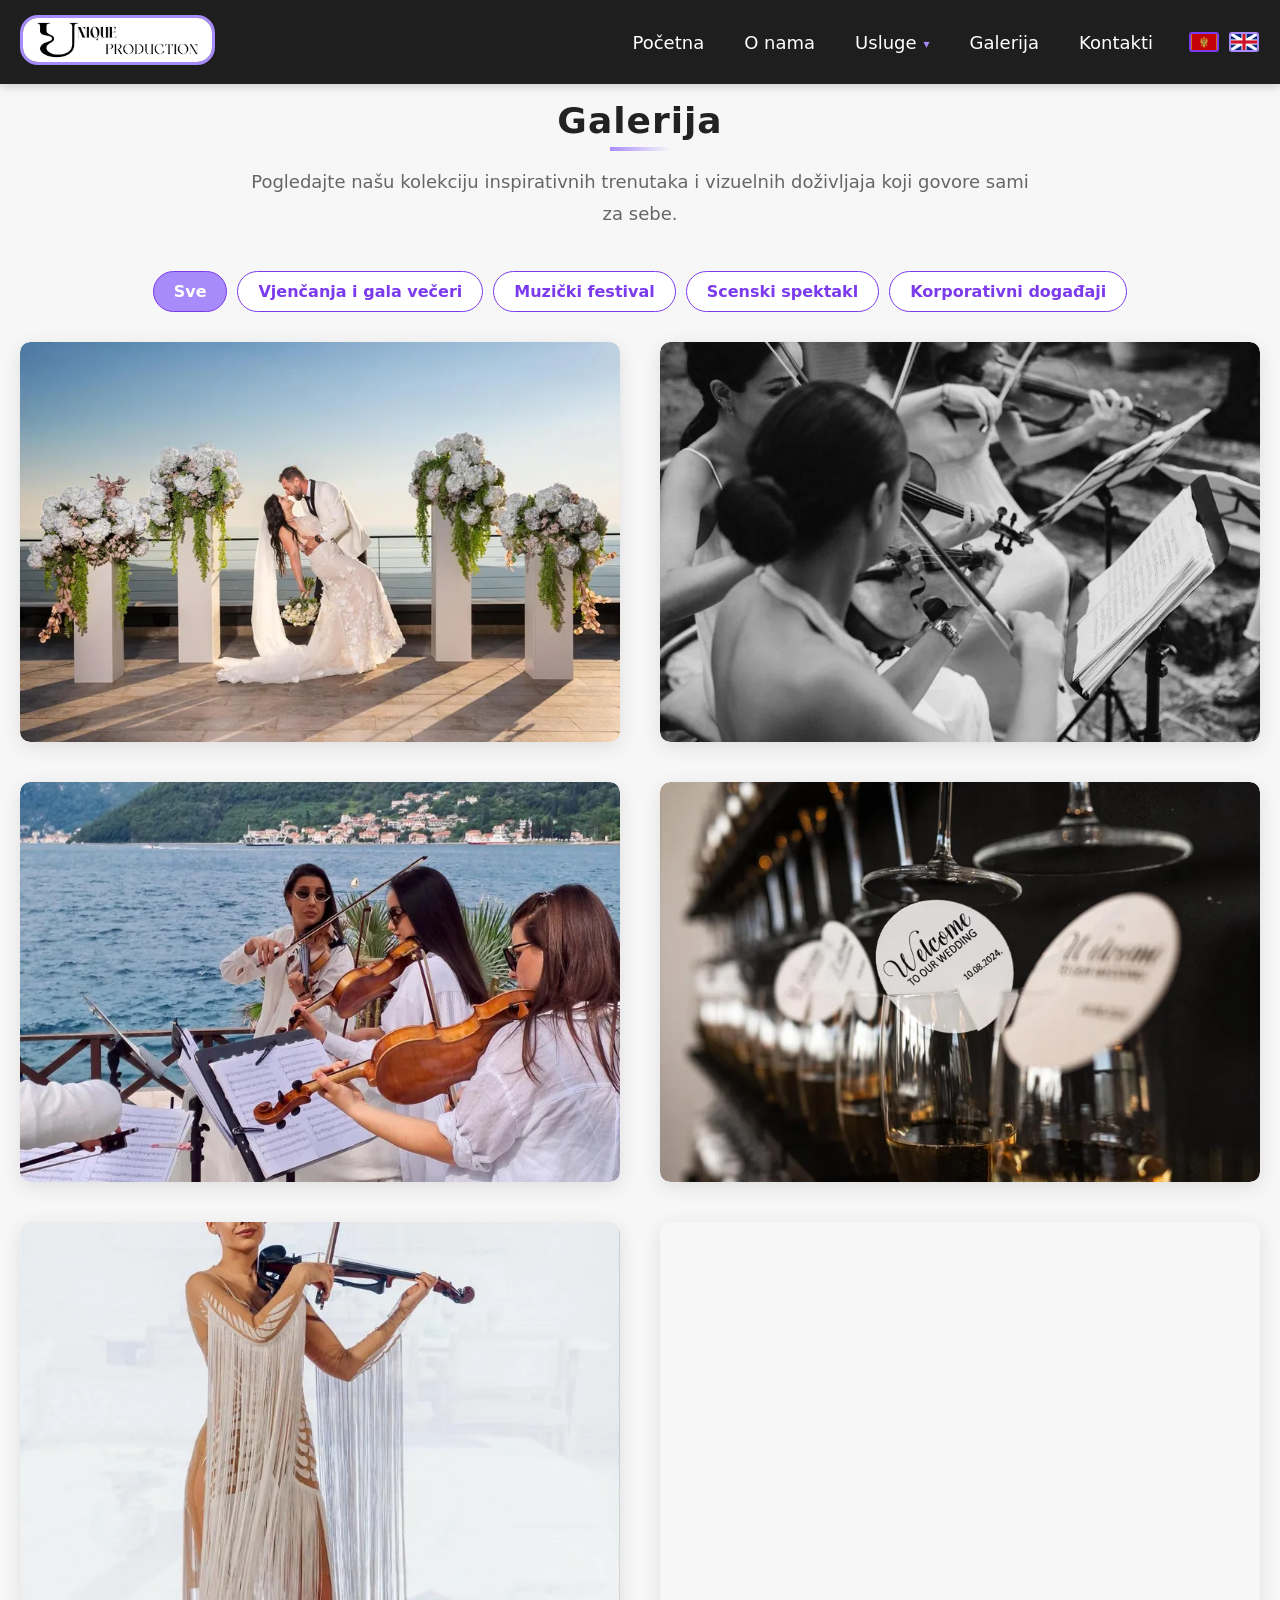
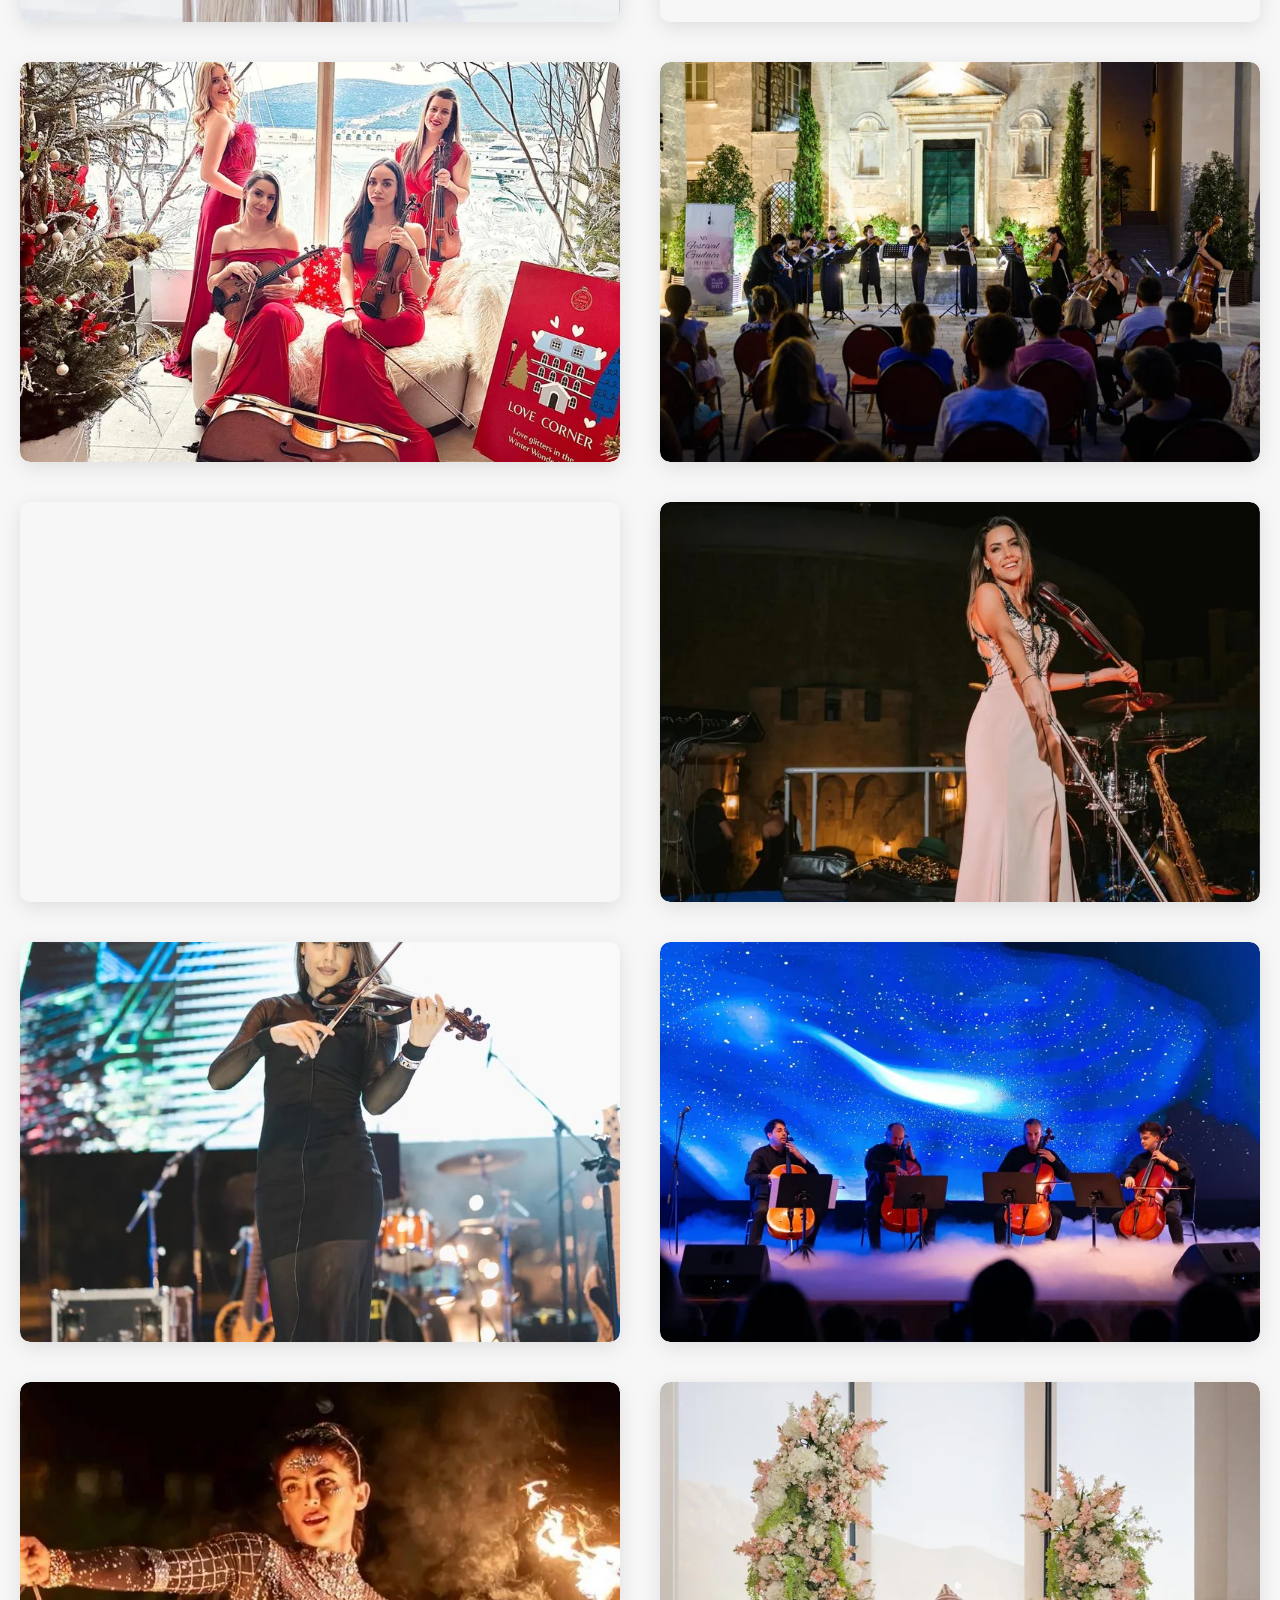
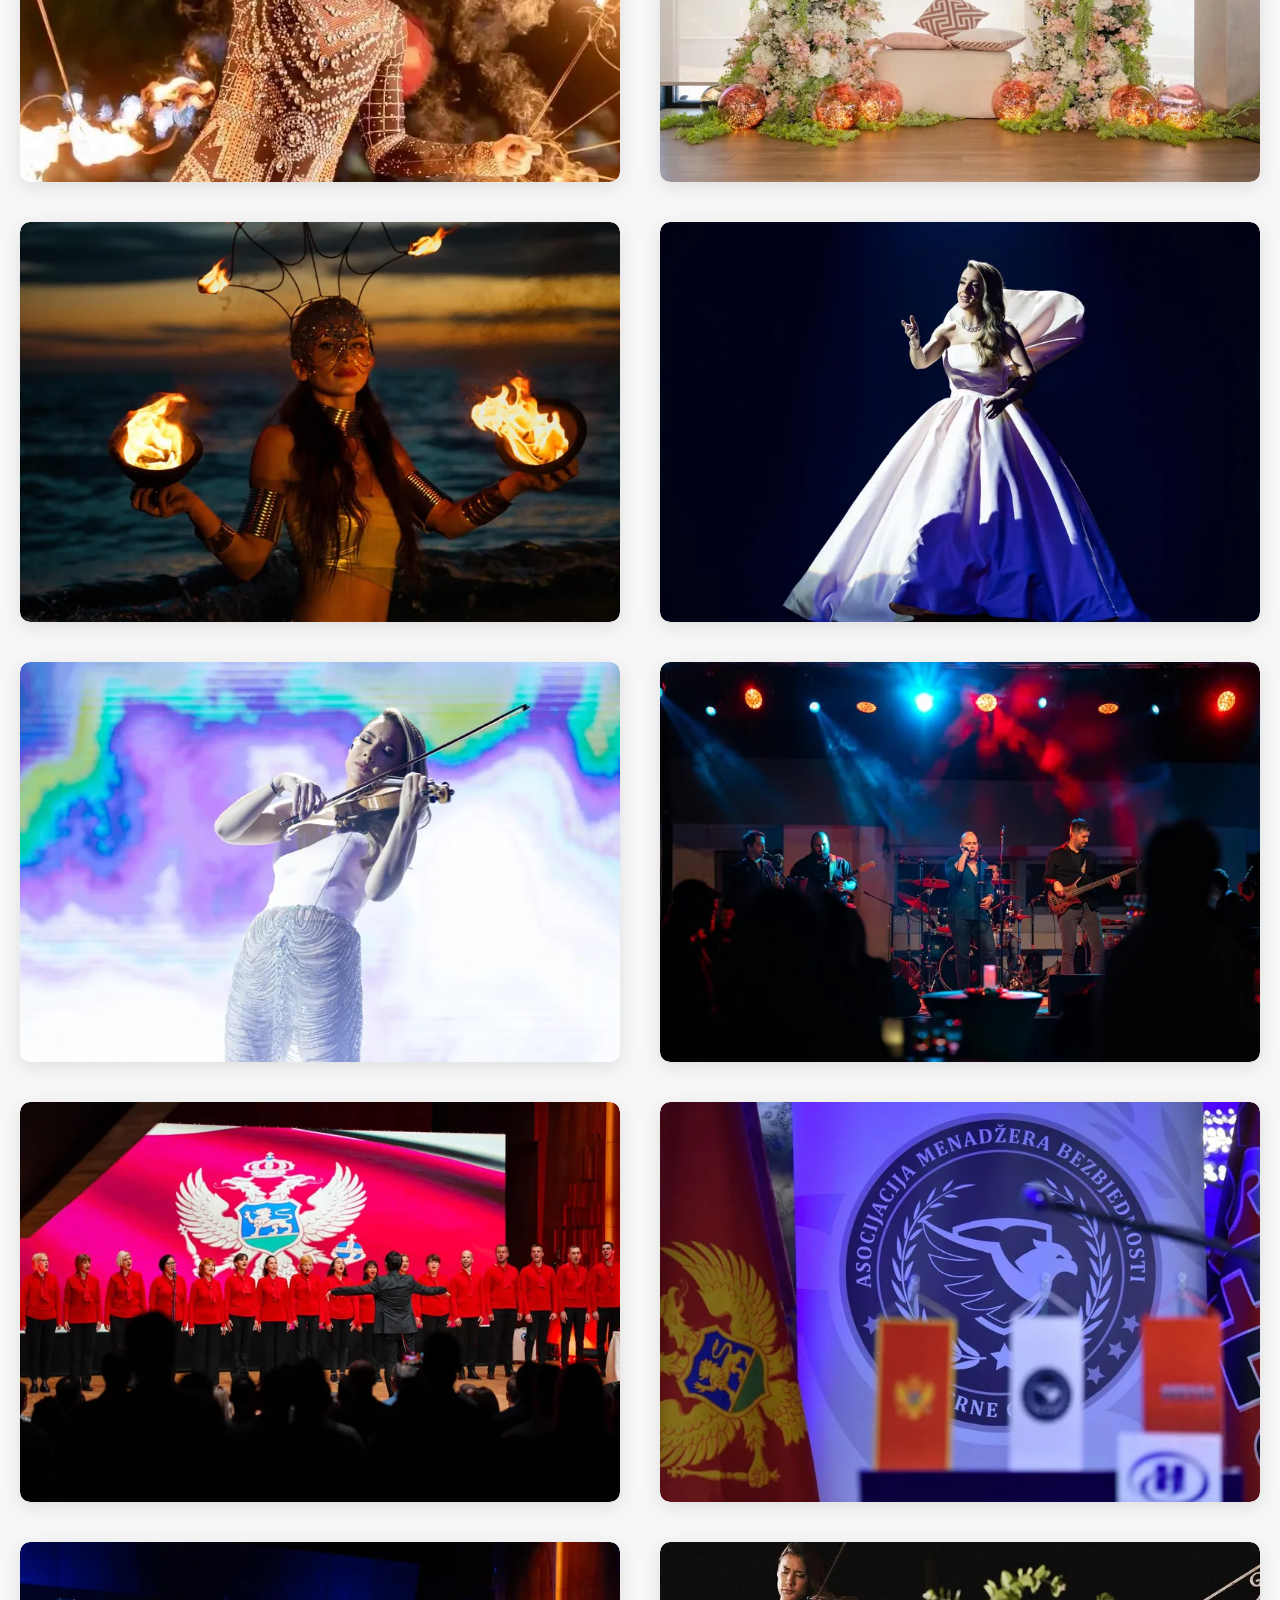
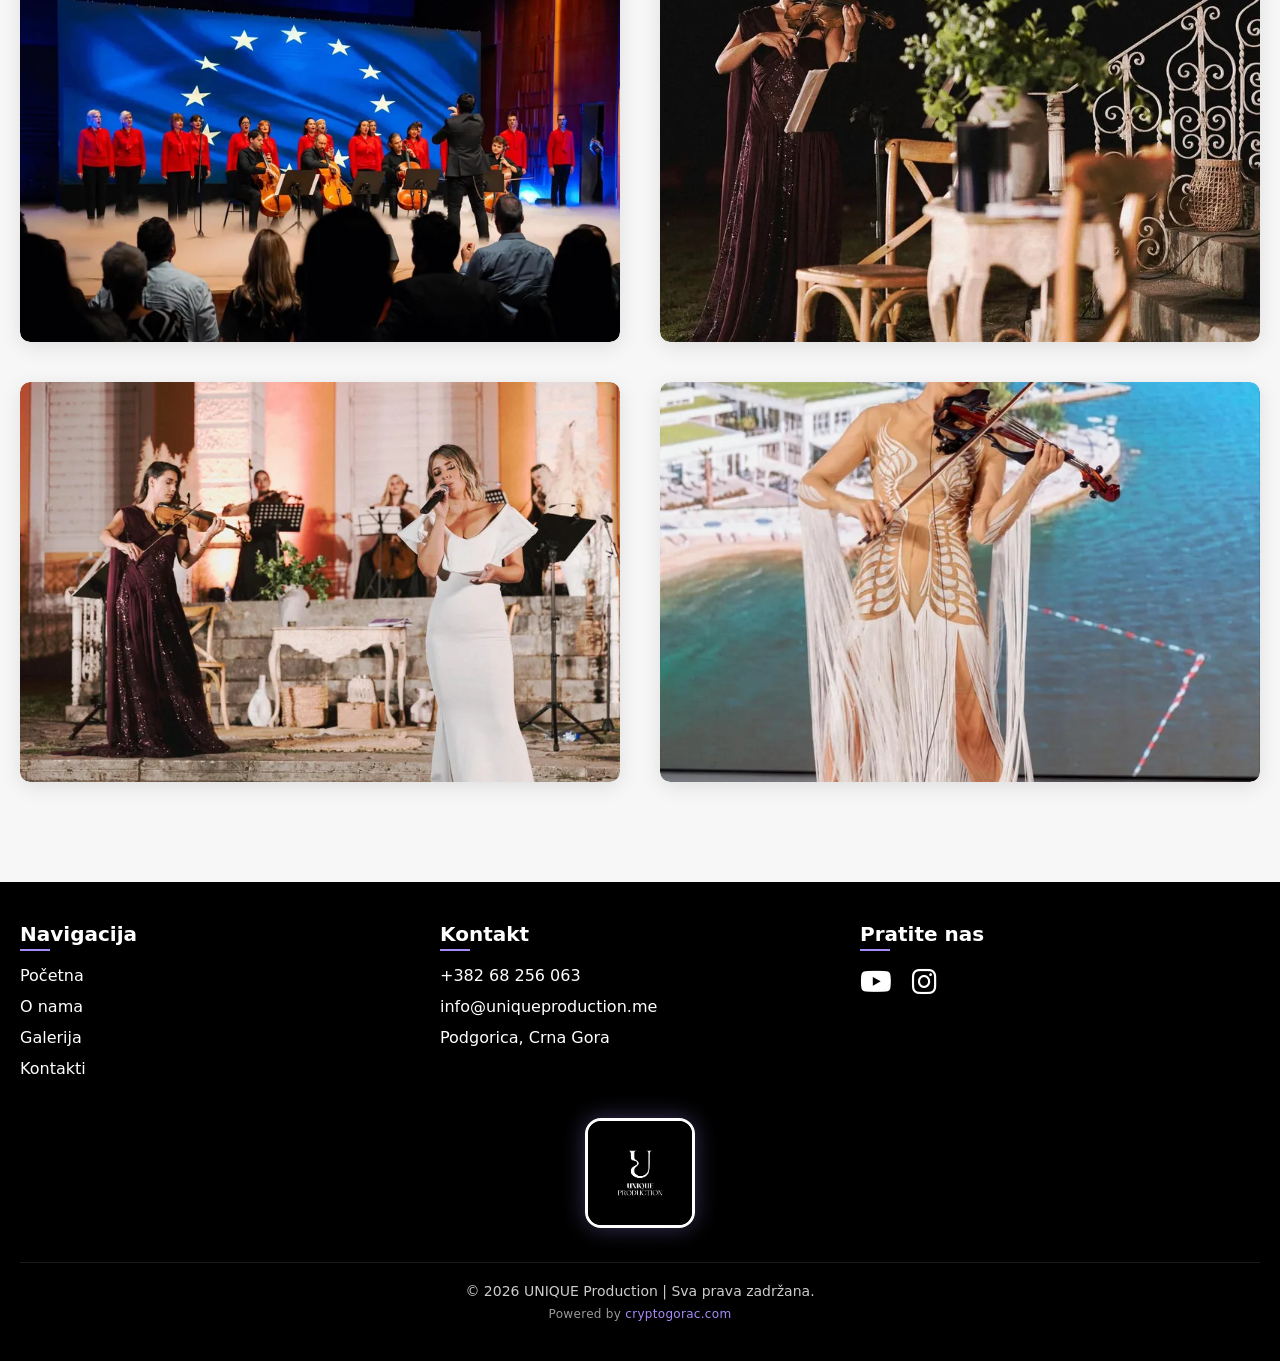
==== commit 00992759: "Best Practices/A11y 100: aria-label na drustvenim linkovima, object-fit na zastavicama; v=18 Co-Auth" ====
--- a/Galerija.html
+++ b/Galerija.html
@@ -12,7 +12,7 @@
     <meta property="og:image" content="https://uniqueproduction.me/logo3.webp">
     <meta property="og:url" content="https://uniqueproduction.me/Galerija.html">
     <meta property="og:type" content="website">
-    <link rel="stylesheet" href="assets/fontawesome/css/all.min.css?v=17">
+    <link rel="stylesheet" href="assets/fontawesome/css/all.min.css?v=18">
 <link rel="icon" type="image/x-icon" href="logo.png">
     <style>
         * {
@@ -588,7 +588,7 @@
             }
         }
     </style>
-<link rel="stylesheet" href="assets/shared.css?v=17">
+<link rel="stylesheet" href="assets/shared.css?v=18">
 </head>
 <body>
     <header>
@@ -753,8 +753,8 @@
             <div class="footer-section">
                 <h3 data-sr="Pratite nas" data-en="Follow Us">Pratite nas</h3>
                <div class="social-links">
-                    <a href="https://www.youtube.com/@quartetuniquemne" target="_blank" rel="noopener"><i class="fab fa-youtube"></i></a>
-                    <a href="https://www.instagram.com/all_stars_strings_montenegro?igsh=MWM5aW13MXIzc3l1bQ==" target="_blank" rel="noopener"><i class="fab fa-instagram"></i></a>
+                    <a href="https://www.youtube.com/@quartetuniquemne" target="_blank" rel="noopener" aria-label="YouTube"><i class="fab fa-youtube"></i></a>
+                    <a href="https://www.instagram.com/all_stars_strings_montenegro?igsh=MWM5aW13MXIzc3l1bQ==" target="_blank" rel="noopener" aria-label="Instagram"><i class="fab fa-instagram"></i></a>
                 </div>
             </div>
         </div>
@@ -912,6 +912,6 @@
             }
         });
     </script>
-<script src="assets/shared.js?v=17" defer></script>
+<script src="assets/shared.js?v=18" defer></script>
 </body>
 </html>
--- a/assets/shared.css
+++ b/assets/shared.css
@@ -418,3 +418,6 @@
 .services-card .services-list a { align-items: flex-start; text-align: left; }
 .services-card .services-list a::before { margin-top: 2px; }
 .services-card .services-list li { display: flex; justify-content: flex-start; }
+
+/* --- Lighthouse: zastavice bez distorzije razmere --- */
+.language-flag { object-fit: cover; }
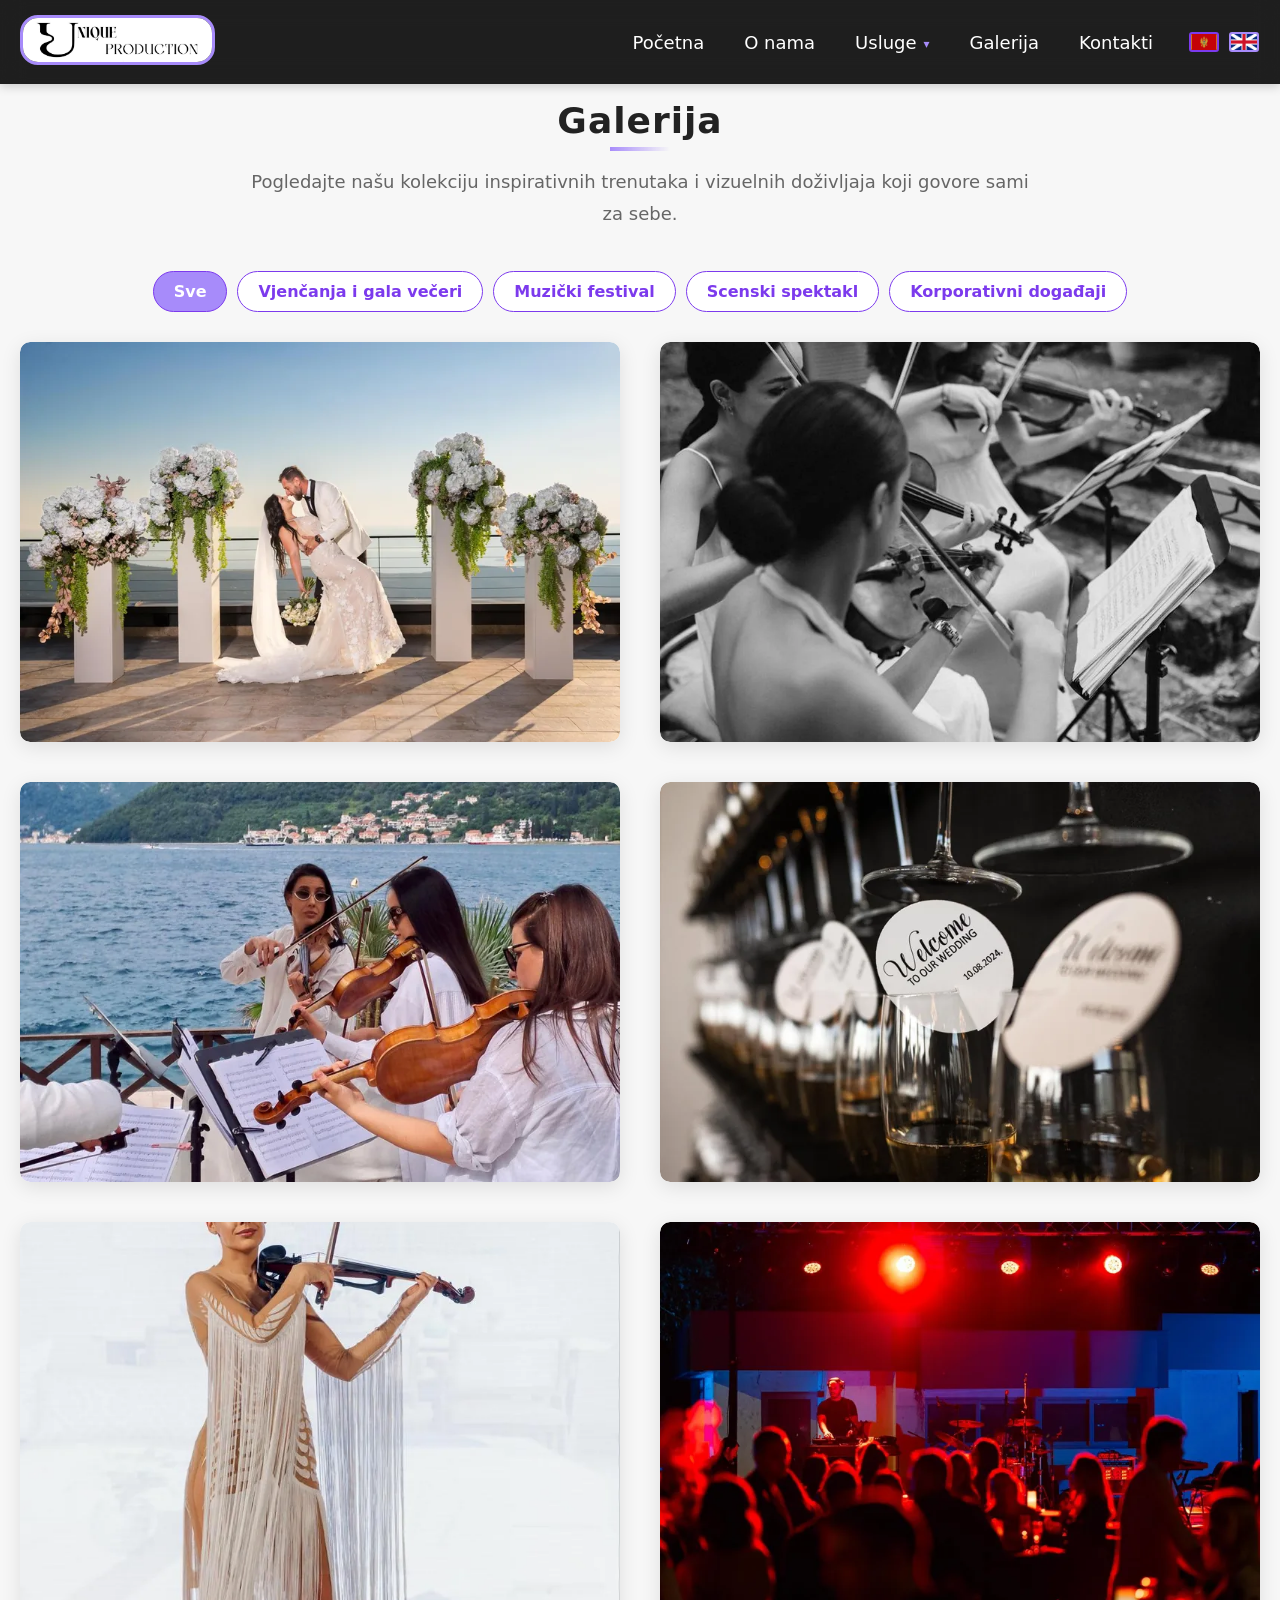
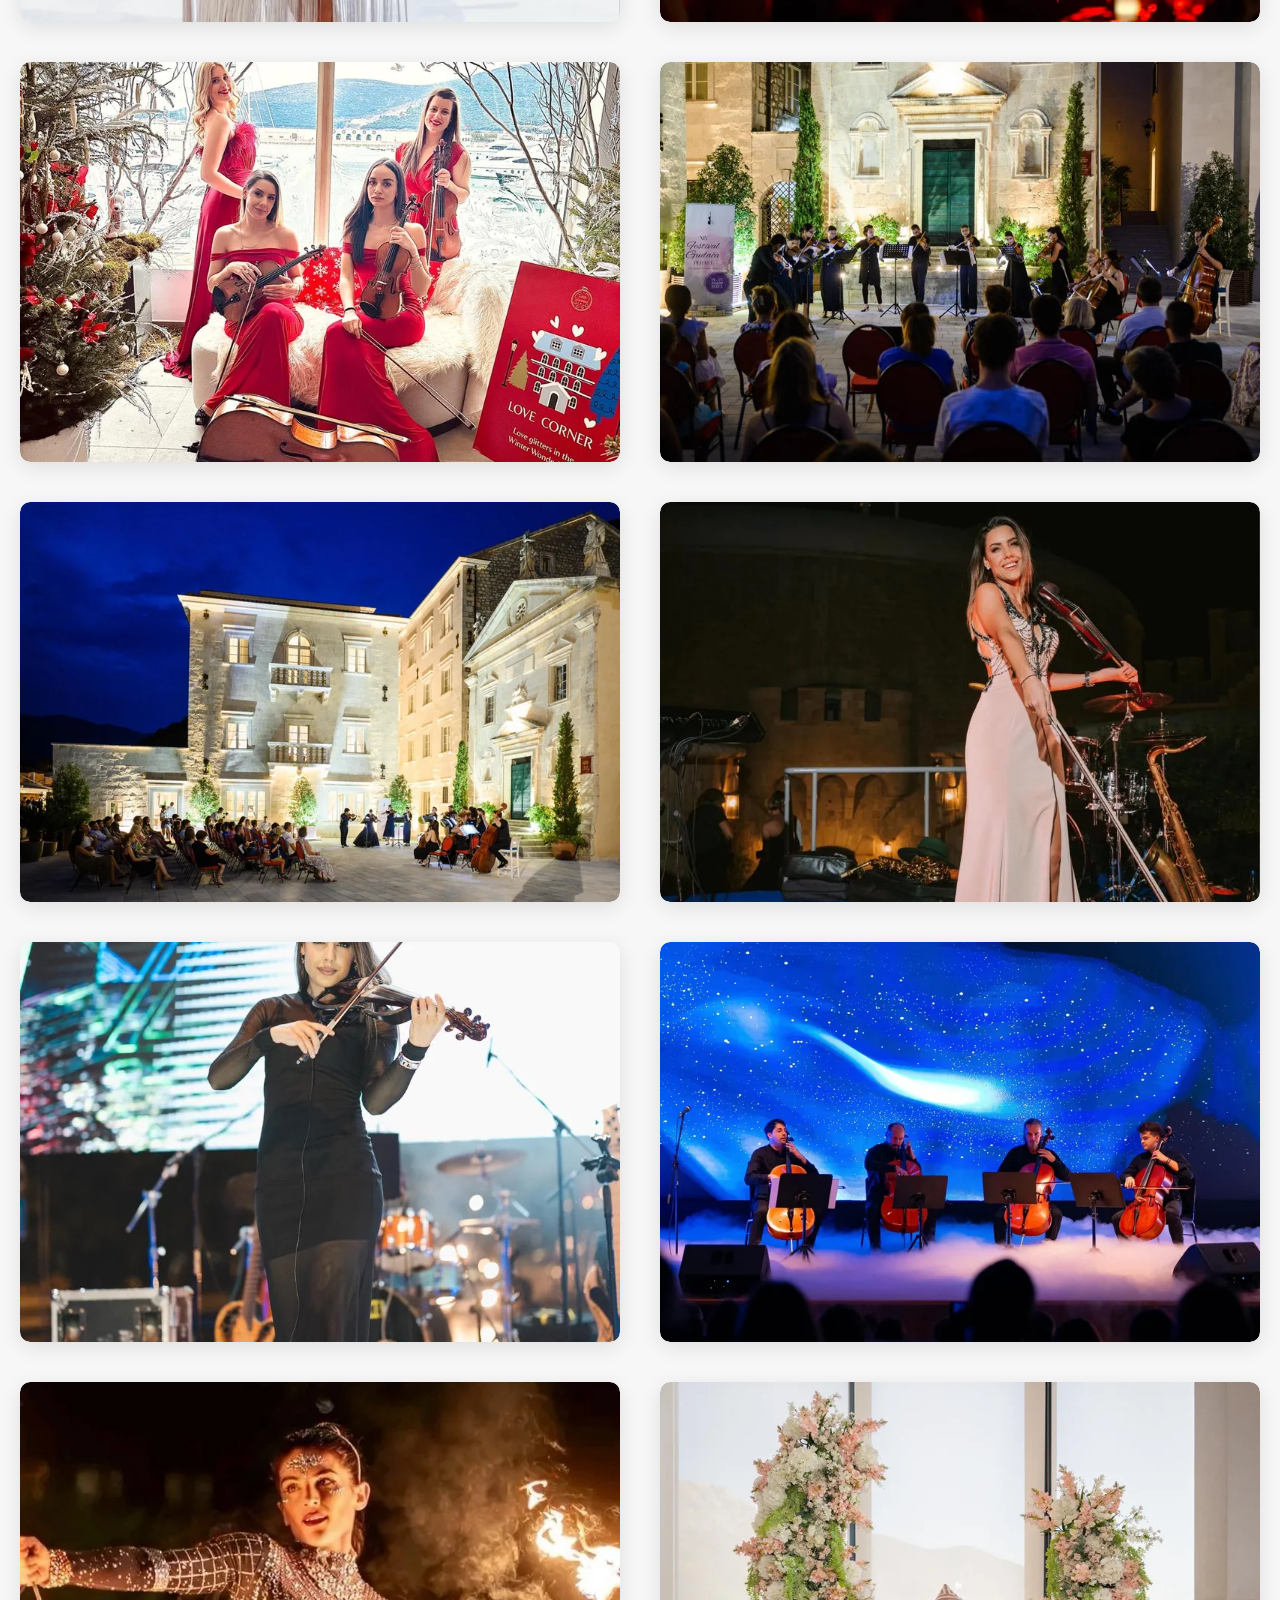
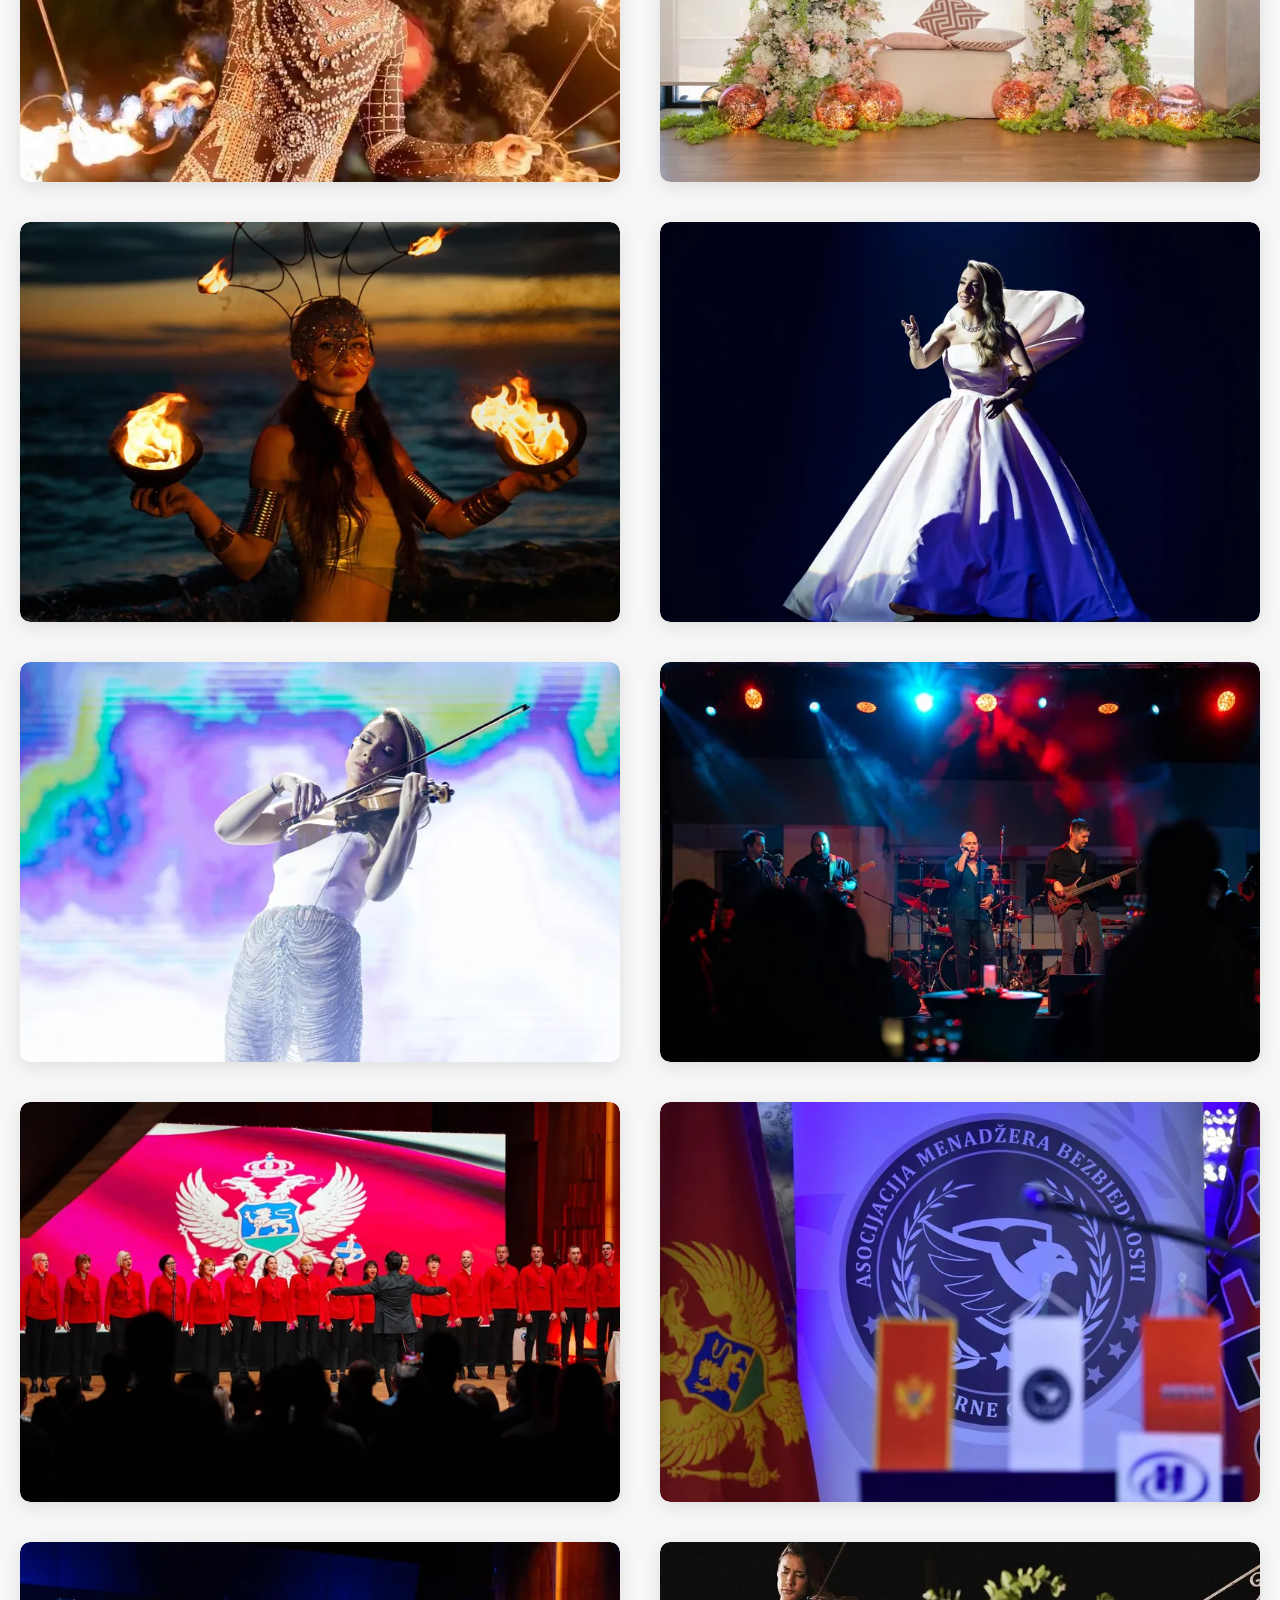
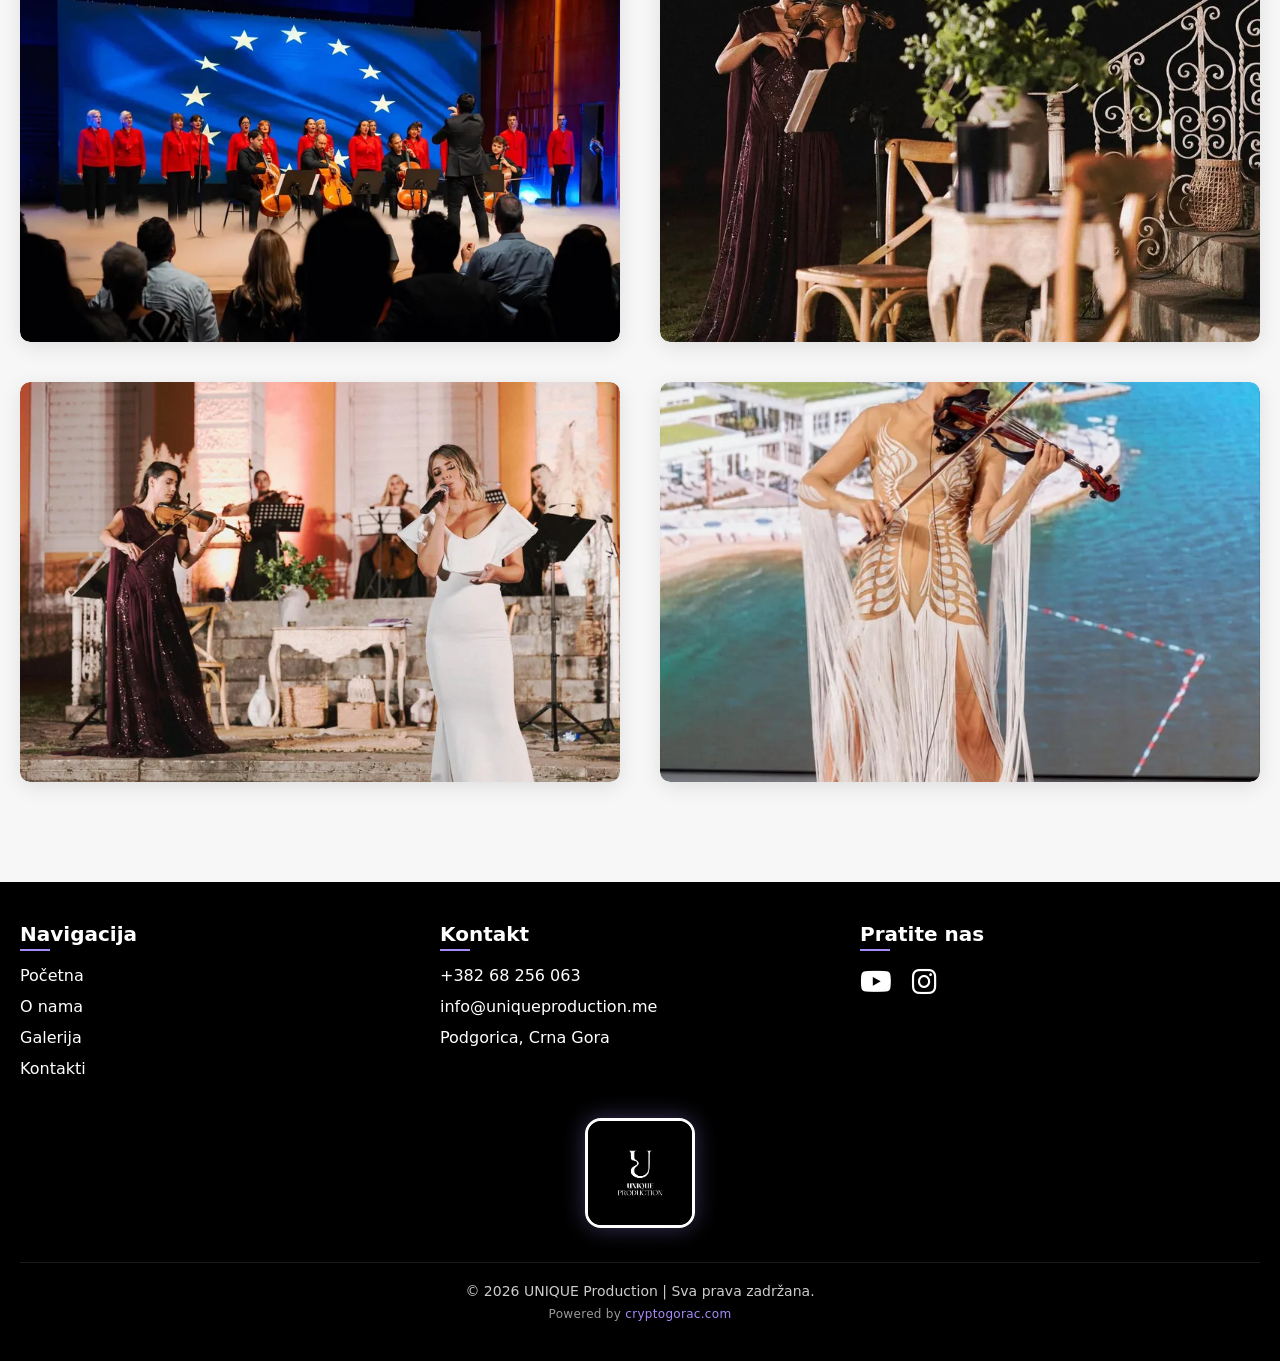
==== commit 27b6e492: "Kartice usluga: naizmenicni ulazak sleva/zdesna (IntersectionObserver); hero video se pauzira van ek" ====
--- a/Galerija.html
+++ b/Galerija.html
@@ -12,7 +12,7 @@
     <meta property="og:image" content="https://uniqueproduction.me/logo3.webp">
     <meta property="og:url" content="https://uniqueproduction.me/Galerija.html">
     <meta property="og:type" content="website">
-    <link rel="stylesheet" href="assets/fontawesome/css/all.min.css?v=18">
+    <link rel="stylesheet" href="assets/fontawesome/css/all.min.css?v=19">
 <link rel="icon" type="image/x-icon" href="logo.png">
     <style>
         * {
@@ -588,7 +588,7 @@
             }
         }
     </style>
-<link rel="stylesheet" href="assets/shared.css?v=18">
+<link rel="stylesheet" href="assets/shared.css?v=19">
 </head>
 <body>
     <header>
@@ -912,6 +912,6 @@
             }
         });
     </script>
-<script src="assets/shared.js?v=18" defer></script>
+<script src="assets/shared.js?v=19" defer></script>
 </body>
 </html>
--- a/assets/shared.css
+++ b/assets/shared.css
@@ -2,7 +2,7 @@
    UNIQUE Production — zajednicki stilovi (polish 2026)
    Iste boje i tekstovi; responzivnost, tempo i scroll dinamika.
    =================================================================== */
-html { scroll-behavior: smooth; scroll-padding-top: 100px; -webkit-text-size-adjust: 100%; }
+html { scroll-behavior: smooth; scroll-padding-top: 100px; -webkit-text-size-adjust: 100%; overflow-x: hidden; }
 body {
     font-family: system-ui, -apple-system, "Segoe UI", Roboto, "Helvetica Neue", Arial, sans-serif;
     -webkit-font-smoothing: antialiased;
@@ -421,3 +421,11 @@
 
 /* --- Lighthouse: zastavice bez distorzije razmere --- */
 .language-flag { object-fit: cover; }
+
+/* --- Kartice usluga: naizmenicni ulazak sa strana --- */
+html.js-reveal .reveal.reveal-left { transform: translateX(-70px); }
+html.js-reveal .reveal.reveal-right { transform: translateX(70px); }
+html.js-reveal .reveal.reveal-in { opacity: 1; transform: none; }
+@media (prefers-reduced-motion: reduce) {
+    html.js-reveal .reveal-left, html.js-reveal .reveal-right { transform: none; }
+}
